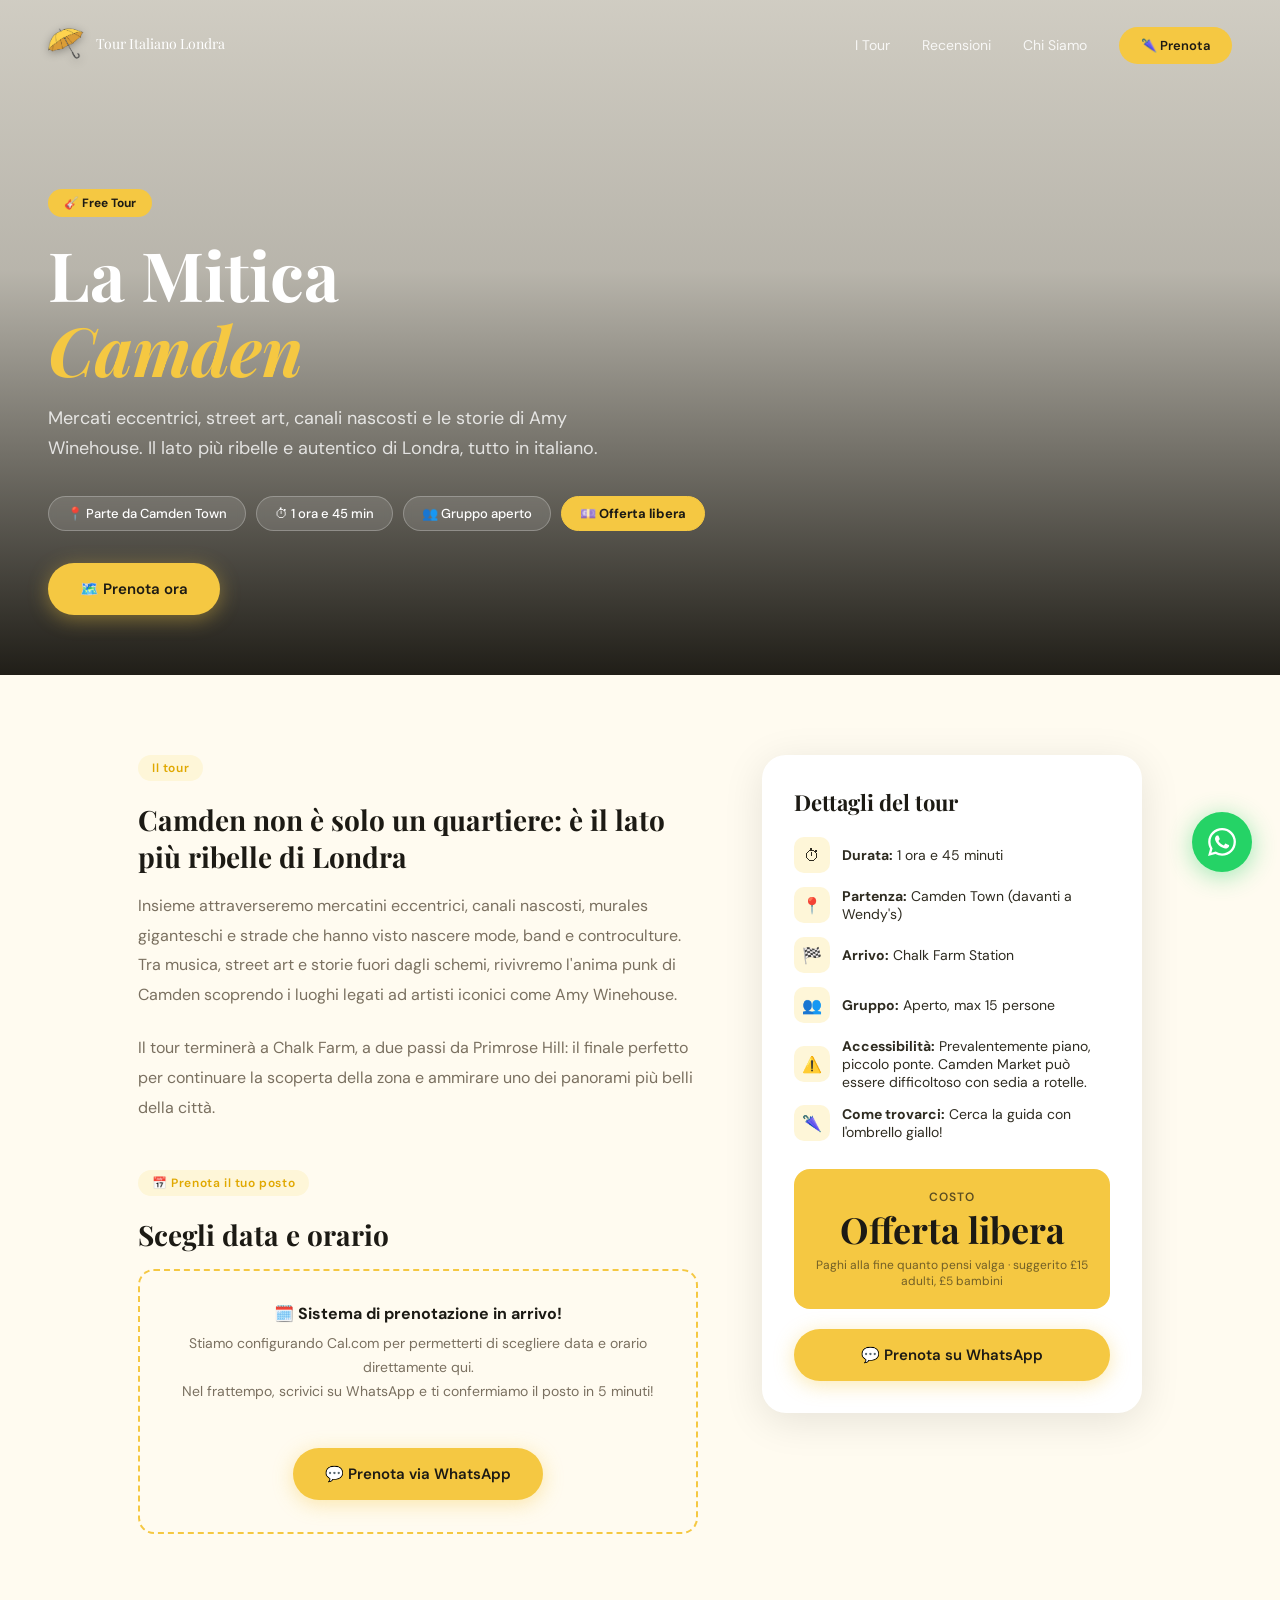
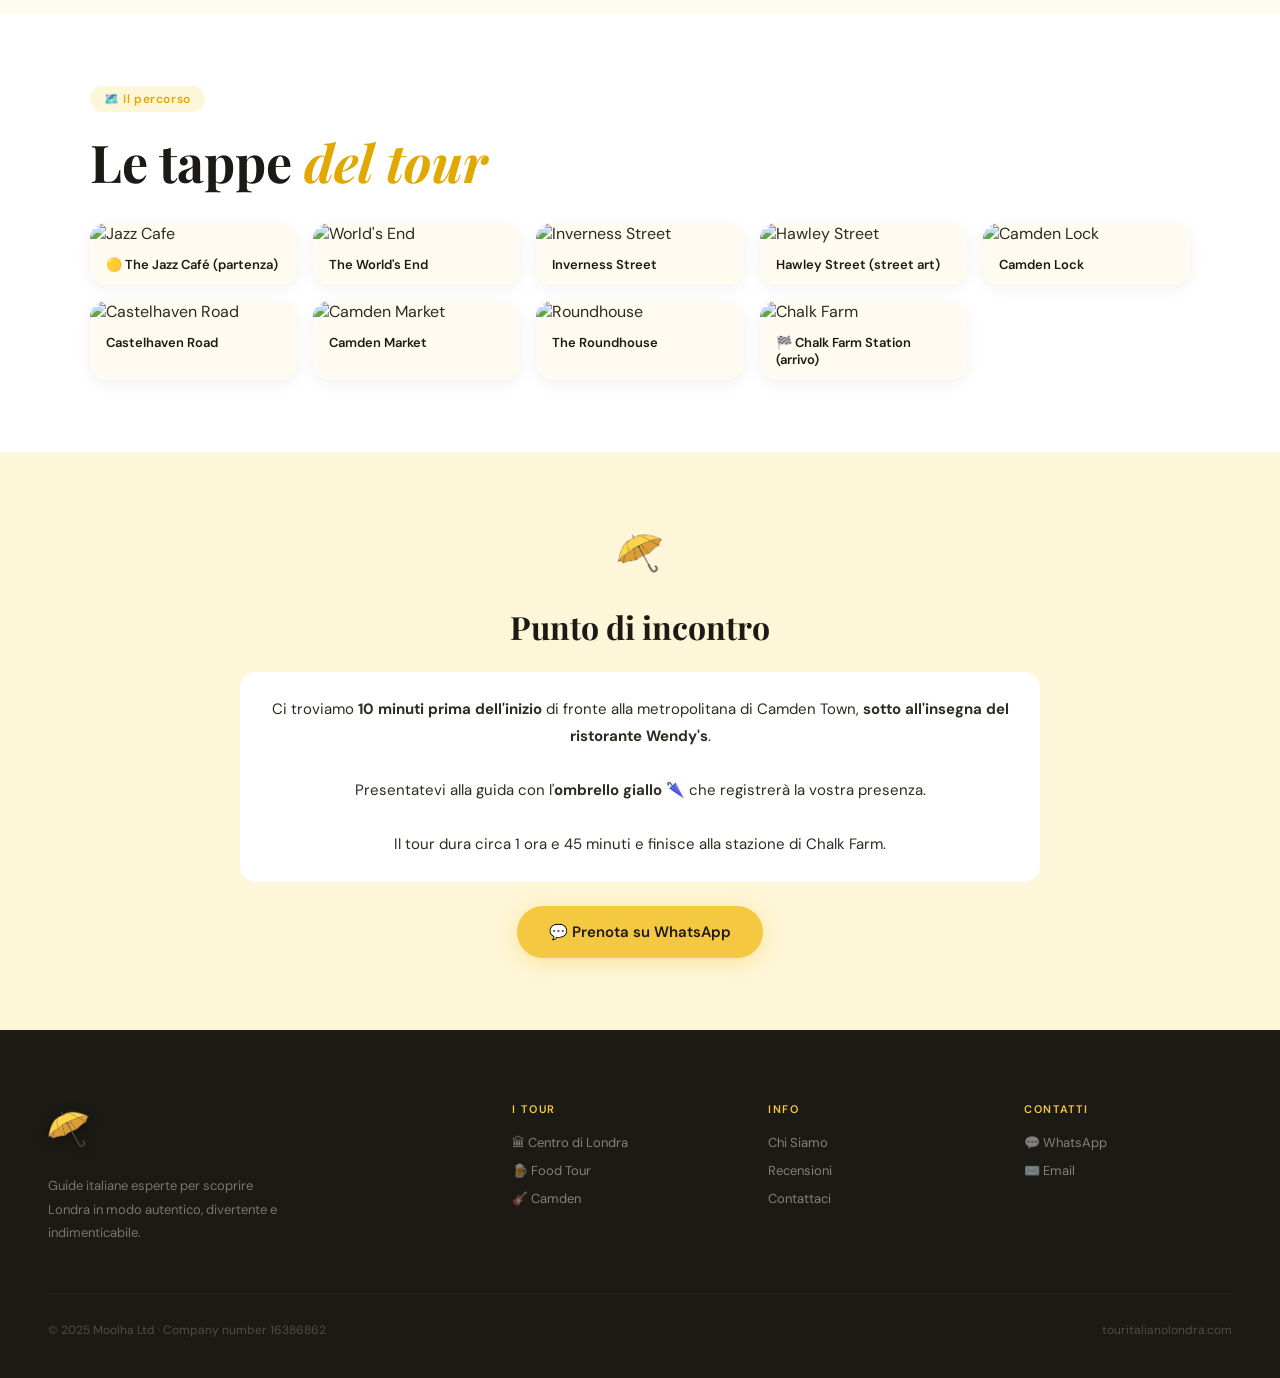
==== camden.html @ 61d8b496 "Add files via upload" ====
<!DOCTYPE html>
<html lang="it">
<head>
  <meta charset="UTF-8"/><meta name="viewport" content="width=device-width, initial-scale=1.0"/>
  <title>Tour Camden – Tour Italiano Londra</title>
  <meta name="description" content="Scopri Camden con una guida italiana. Mercati, street art, Amy Winehouse e l'anima ribelle di Londra. Free tour."/>
  <link rel="preconnect" href="https://fonts.googleapis.com"/><link rel="preconnect" href="https://fonts.gstatic.com" crossorigin/>
  <link href="https://fonts.googleapis.com/css2?family=Playfair+Display:ital,wght@0,400;0,700;1,400;1,700&family=DM+Sans:wght@300;400;500;600&display=swap" rel="stylesheet"/>
  <link rel="stylesheet" href="style.css"/>
  <style>
    .tour-hero{min-height:75vh;}
    .tour-content{max-width:1100px;margin:0 auto;padding:80px 48px;display:grid;grid-template-columns:1fr 380px;gap:64px;align-items:start;}
    .tour-body h3{font-family:'Playfair Display',serif;font-size:28px;font-weight:700;margin-bottom:16px;color:var(--dark);}
    .tour-body p{font-size:16px;line-height:1.85;color:var(--muted);margin-bottom:24px;}
    .tour-sidebar{position:sticky;top:100px;}
    .sidebar-card{background:white;border-radius:24px;padding:32px;box-shadow:0 8px 40px rgba(0,0,0,0.1);}
    .sidebar-card h4{font-family:'Playfair Display',serif;font-size:22px;margin-bottom:20px;color:var(--dark);}
    .sidebar-info{display:flex;flex-direction:column;gap:14px;margin-bottom:28px;}
    .sidebar-info-row{display:flex;align-items:center;gap:12px;font-size:14px;color:var(--text);}
    .sidebar-info-row .icon{width:36px;height:36px;background:var(--yellow-pale);border-radius:10px;display:flex;align-items:center;justify-content:center;font-size:16px;flex-shrink:0;}
    .sidebar-price{background:var(--yellow);border-radius:16px;padding:20px;text-align:center;margin-bottom:20px;}
    .sidebar-price .price-label{font-size:12px;font-weight:600;letter-spacing:.1em;text-transform:uppercase;color:var(--dark);opacity:.7;}
    .sidebar-price .price-val{font-family:'Playfair Display',serif;font-size:36px;font-weight:700;color:var(--dark);}
    .sidebar-price .price-note{font-size:12px;color:var(--dark);opacity:.6;margin-top:4px;}
    .cal-embed{background:var(--cream);border-radius:16px;padding:32px;border:2px dashed var(--yellow);text-align:center;}
    .cal-embed p{font-size:14px;color:var(--muted);line-height:1.7;}
    .cal-embed strong{display:block;font-size:16px;color:var(--dark);margin-bottom:8px;}
    .stops-section{background:var(--white);padding:72px 48px;}
    .stops-inner{max-width:1100px;margin:0 auto;}
    .stops-grid{display:grid;grid-template-columns:repeat(auto-fill,minmax(180px,1fr));gap:16px;margin-top:32px;}
    .stop-card{background:var(--cream);border-radius:16px;overflow:hidden;transition:transform .3s;}
    .stop-card:hover{transform:translateY(-4px);}
    .stop-card img{width:100%;aspect-ratio:1;object-fit:cover;}
    .stop-card-name{padding:12px 16px;font-size:13px;font-weight:600;color:var(--dark);}
    .meeting-section{background:var(--yellow-pale);padding:72px 48px;}
    .meeting-inner{max-width:800px;margin:0 auto;text-align:center;}
    .meeting-inner h3{font-family:'Playfair Display',serif;font-size:32px;margin-bottom:16px;color:var(--dark);}
    .meeting-inner p{font-size:16px;line-height:1.8;color:var(--muted);margin-bottom:24px;}
    .highlight{background:white;border-radius:16px;padding:24px;margin:24px 0;font-size:15px;line-height:1.8;color:var(--text);}
    @media(max-width:900px){.tour-content{grid-template-columns:1fr;padding:48px 24px;}.tour-sidebar{position:static;}.stops-section,.meeting-section{padding:56px 24px;}}
  </style>
</head>
<body>
<nav id="navbar">
  <a href="index.html" class="nav-logo"><img src="umbrella.png" alt="TIL"/><span class="nav-logo-text">Tour Italiano Londra</span></a>
  <ul class="nav-links">
    <li><a href="index.html#tours">I Tour</a></li>
    <li><a href="index.html#reviews">Recensioni</a></li>
    <li><a href="index.html#why">Chi Siamo</a></li>
    <li><a href="https://wa.me/447944838562" target="_blank" class="nav-cta">🌂 Prenota</a></li>
  </ul>
</nav>

<section class="tour-hero">
  <div class="tour-hero-bg" style="background-image:url('https://static.wixstatic.com/media/11062b_199a9a8a018f4f81bd576165c7906eb0~mv2.jpg/v1/fill/w_1920,h_1080,al_c,q_80/')"></div>
  <div class="tour-hero-overlay"></div>
  <div class="tour-hero-content">
    <div class="tour-hero-badge">🎸 Free Tour</div>
    <h1>La Mitica<br><em>Camden</em></h1>
    <p class="tour-hero-sub">Mercati eccentrici, street art, canali nascosti e le storie di Amy Winehouse. Il lato più ribelle e autentico di Londra, tutto in italiano.</p>
    <div class="tour-meta-pills">
      <span class="tour-meta-pill">📍 Parte da Camden Town</span>
      <span class="tour-meta-pill">⏱ 1 ora e 45 min</span>
      <span class="tour-meta-pill">👥 Gruppo aperto</span>
      <span class="tour-meta-pill yellow">💷 Offerta libera</span>
    </div>
    <a href="#prenota" class="btn-yellow">🗺️ Prenota ora</a>
  </div>
</section>

<div class="tour-content">
  <div class="tour-body">
    <div class="tag-label">Il tour</div>
    <h3>Camden non è solo un quartiere: è il lato più ribelle di Londra</h3>
    <p>Insieme attraverseremo mercatini eccentrici, canali nascosti, murales giganteschi e strade che hanno visto nascere mode, band e controculture. Tra musica, street art e storie fuori dagli schemi, rivivremo l'anima punk di Camden scoprendo i luoghi legati ad artisti iconici come Amy Winehouse.</p>
    <p>Il tour terminerà a Chalk Farm, a due passi da Primrose Hill: il finale perfetto per continuare la scoperta della zona e ammirare uno dei panorami più belli della città.</p>

    <div id="prenota" style="margin-top:48px">
      <div class="tag-label">📅 Prenota il tuo posto</div>
      <h3>Scegli data e orario</h3>
      <div class="cal-embed">
        <strong>🗓️ Sistema di prenotazione in arrivo!</strong>
        <p>Stiamo configurando Cal.com per permetterti di scegliere data e orario direttamente qui.<br>Nel frattempo, scrivici su WhatsApp e ti confermiamo il posto in 5 minuti!</p>
        <a href="https://wa.me/447944838562?text=Ciao!%20Vorrei%20prenotare%20il%20tour%20di%20Camden." target="_blank" class="btn-yellow" style="margin-top:20px;display:inline-flex;">💬 Prenota via WhatsApp</a>
      </div>
    </div>
  </div>

  <div class="tour-sidebar">
    <div class="sidebar-card">
      <h4>Dettagli del tour</h4>
      <div class="sidebar-info">
        <div class="sidebar-info-row"><span class="icon">⏱</span><span><strong>Durata:</strong> 1 ora e 45 minuti</span></div>
        <div class="sidebar-info-row"><span class="icon">📍</span><span><strong>Partenza:</strong> Camden Town (davanti a Wendy's)</span></div>
        <div class="sidebar-info-row"><span class="icon">🏁</span><span><strong>Arrivo:</strong> Chalk Farm Station</span></div>
        <div class="sidebar-info-row"><span class="icon">👥</span><span><strong>Gruppo:</strong> Aperto, max 15 persone</span></div>
        <div class="sidebar-info-row"><span class="icon">⚠️</span><span><strong>Accessibilità:</strong> Prevalentemente piano, piccolo ponte. Camden Market può essere difficoltoso con sedia a rotelle.</span></div>
        <div class="sidebar-info-row"><span class="icon">🌂</span><span><strong>Come trovarci:</strong> Cerca la guida con l'ombrello giallo!</span></div>
      </div>
      <div class="sidebar-price">
        <div class="price-label">Costo</div>
        <div class="price-val">Offerta libera</div>
        <div class="price-note">Paghi alla fine quanto pensi valga · suggerito £15 adulti, £5 bambini</div>
      </div>
      <a href="https://wa.me/447944838562?text=Ciao!%20Vorrei%20prenotare%20il%20tour%20di%20Camden." target="_blank" class="btn-yellow" style="width:100%;justify-content:center;">💬 Prenota su WhatsApp</a>
    </div>
  </div>
</div>

<section class="stops-section">
  <div class="stops-inner">
    <div class="tag-label">🗺️ Il percorso</div>
    <h2 class="sec-title">Le tappe <em>del tour</em></h2>
    <div class="stops-grid">
      <div class="stop-card"><img src="https://static.wixstatic.com/media/c36e94_bddcd45c9a484f9094931cb0e3c1382c~mv2.jpg" alt="Jazz Cafe" loading="lazy"/><div class="stop-card-name">🟡 The Jazz Café (partenza)</div></div>
      <div class="stop-card"><img src="https://static.wixstatic.com/media/c36e94_fb3979b7e4f748119d4e4040610a775f~mv2.jpg" alt="World's End" loading="lazy"/><div class="stop-card-name">The World's End</div></div>
      <div class="stop-card"><img src="https://static.wixstatic.com/media/c36e94_0900c0dd75dd43a7be13d585c9df0517~mv2.jpg" alt="Inverness Street" loading="lazy"/><div class="stop-card-name">Inverness Street</div></div>
      <div class="stop-card"><img src="https://static.wixstatic.com/media/c36e94_ff41cce923d14258aa76b0212fd7a655~mv2.webp" alt="Hawley Street" loading="lazy"/><div class="stop-card-name">Hawley Street (street art)</div></div>
      <div class="stop-card"><img src="https://static.wixstatic.com/media/c36e94_7236360bc2f7482aabb93e012a872138~mv2.jpg" alt="Camden Lock" loading="lazy"/><div class="stop-card-name">Camden Lock</div></div>
      <div class="stop-card"><img src="https://static.wixstatic.com/media/c36e94_f698bac089664b07bad3703bdd5dbfa9~mv2.jpg" alt="Castelhaven Road" loading="lazy"/><div class="stop-card-name">Castelhaven Road</div></div>
      <div class="stop-card"><img src="https://static.wixstatic.com/media/c36e94_4f70a3013da4449f94797b8e38ae329d~mv2.webp" alt="Camden Market" loading="lazy"/><div class="stop-card-name">Camden Market</div></div>
      <div class="stop-card"><img src="https://static.wixstatic.com/media/c36e94_8a223419f50e43e1bf0e91d54c635c59~mv2.webp" alt="Roundhouse" loading="lazy"/><div class="stop-card-name">The Roundhouse</div></div>
      <div class="stop-card"><img src="https://static.wixstatic.com/media/c36e94_1c1ca1cfe57b47148d930cf9142d3504~mv2.jpg" alt="Chalk Farm" loading="lazy"/><div class="stop-card-name">🏁 Chalk Farm Station (arrivo)</div></div>
    </div>
  </div>
</section>

<section class="meeting-section">
  <div class="meeting-inner">
    <img src="umbrella.png" style="height:60px;margin-bottom:16px;" alt="">
    <h3>Punto di incontro</h3>
    <div class="highlight">
      Ci troviamo <strong>10 minuti prima dell'inizio</strong> di fronte alla metropolitana di Camden Town, <strong>sotto all'insegna del ristorante Wendy's</strong>.<br><br>
      Presentatevi alla guida con l'<strong>ombrello giallo</strong> 🌂 che registrerà la vostra presenza.<br><br>
      Il tour dura circa 1 ora e 45 minuti e finisce alla stazione di Chalk Farm.
    </div>
    <a href="https://wa.me/447944838562?text=Ciao!%20Vorrei%20prenotare%20il%20tour%20di%20Camden." target="_blank" class="btn-yellow">💬 Prenota su WhatsApp</a>
  </div>
</section>

<footer>
  <div class="footer-inner">
    <div class="footer-brand"><img src="umbrella.png" alt="TIL"/><p>Guide italiane esperte per scoprire Londra in modo autentico, divertente e indimenticabile.</p></div>
    <div class="footer-col"><h5>I Tour</h5><a href="westminster.html">🏛 Centro di Londra</a><a href="foodtour.html">🍺 Food Tour</a><a href="camden.html">🎸 Camden</a></div>
    <div class="footer-col"><h5>Info</h5><a href="index.html#why">Chi Siamo</a><a href="https://maps.app.goo.gl/uPYDkaa2FeTv5YtN7" target="_blank">Recensioni</a><a href="mailto:ciao@touritalianolondra.com">Contattaci</a></div>
    <div class="footer-col"><h5>Contatti</h5><a href="https://wa.me/447944838562" target="_blank">💬 WhatsApp</a><a href="mailto:ciao@touritalianolondra.com">✉️ Email</a></div>
  </div>
  <div class="footer-bottom"><span>© 2025 Moolha Ltd · Company number 16386862</span><span>touritalianolondra.com</span></div>
</footer>
<a href="https://wa.me/447944838562" target="_blank" class="wa-float"><svg width="28" height="28" viewBox="0 0 24 24" fill="white"><path d="M17.472 14.382c-.297-.149-1.758-.867-2.03-.967-.273-.099-.471-.148-.67.15-.197.297-.767.966-.94 1.164-.173.199-.347.223-.644.075-.297-.15-1.255-.463-2.39-1.475-.883-.788-1.48-1.761-1.653-2.059-.173-.297-.018-.458.13-.606.134-.133.298-.347.446-.52.149-.174.198-.298.298-.497.099-.198.05-.371-.025-.52-.075-.149-.669-1.612-.916-2.207-.242-.579-.487-.5-.669-.51-.173-.008-.371-.01-.57-.01-.198 0-.52.074-.792.372-.272.297-1.04 1.016-1.04 2.479 0 1.462 1.065 2.875 1.213 3.074.149.198 2.096 3.2 5.077 4.487.709.306 1.262.489 1.694.625.712.227 1.36.195 1.871.118.571-.085 1.758-.719 2.006-1.413.248-.694.248-1.289.173-1.413-.074-.124-.272-.198-.57-.347m-5.421 7.403h-.004a9.87 9.87 0 01-5.031-1.378l-.361-.214-3.741.982.998-3.648-.235-.374a9.86 9.86 0 01-1.51-5.26c.001-5.45 4.436-9.884 9.888-9.884 2.64 0 5.122 1.03 6.988 2.898a9.825 9.825 0 012.893 6.994c-.003 5.45-4.437 9.884-9.885 9.884m8.413-18.297A11.815 11.815 0 0012.05 0C5.495 0 .16 5.335.157 11.892c0 2.096.547 4.142 1.588 5.945L.057 24l6.305-1.654a11.882 11.882 0 005.683 1.448h.005c6.554 0 11.89-5.335 11.893-11.893a11.821 11.821 0 00-3.48-8.413Z"/></svg></a>
<div class="umbrella-float uf-1"><img src="umbrella.png" alt=""/></div>
<div class="umbrella-float uf-2"><img src="umbrella.png" alt=""/></div>
<script>var nav=document.getElementById('navbar');window.addEventListener('scroll',function(){nav.classList.toggle('scrolled',window.scrollY>60);document.querySelectorAll('.umbrella-float').forEach(function(u){u.classList.toggle('show',window.scrollY>300);});});</script>
</body></html>
---- style.css ----
*, *::before, *::after { box-sizing: border-box; margin: 0; padding: 0; }

:root {
  --yellow: #F5C842;
  --yellow-deep: #E0A800;
  --yellow-pale: #FEF6D8;
  --dark: #1C1A14;
  --text: #2E2B20;
  --muted: #7A7060;
  --cream: #FFFBF0;
  --white: #FFFFFF;
}

html { scroll-behavior: smooth; }
body {
  font-family: 'DM Sans', sans-serif;
  background: var(--cream);
  color: var(--text);
  overflow-x: hidden;
}

/* ── NAV ── */
nav {
  position: fixed; top: 0; left: 0; right: 0; z-index: 1000;
  padding: 20px 48px;
  display: flex; align-items: center; justify-content: space-between;
  transition: all 0.35s;
}
nav.scrolled {
  background: var(--dark);
  padding: 14px 48px;
  box-shadow: 0 2px 24px rgba(0,0,0,0.25);
}
.nav-logo { display: flex; align-items: center; gap: 12px; text-decoration: none; }
.nav-logo img { height: 48px; width: auto; filter: drop-shadow(0 2px 4px rgba(0,0,0,0.3)); }
.nav-logo-text {
  font-family: 'Playfair Display', serif;
  font-size: 14px; color: white; line-height: 1.3;
}
.nav-links { display: flex; align-items: center; gap: 32px; list-style: none; }
.nav-links a { color: rgba(255,255,255,0.85); text-decoration: none; font-size: 14px; transition: color 0.2s; }
.nav-links a:hover { color: var(--yellow); }
.nav-cta {
  background: var(--yellow) !important; color: var(--dark) !important;
  padding: 10px 22px !important; border-radius: 100px !important;
  font-weight: 600 !important; font-size: 13px !important;
  transition: transform 0.2s, background 0.2s !important;
}
.nav-cta:hover { background: var(--yellow-deep) !important; transform: scale(1.04) !important; }

/* ── FLOATING UMBRELLA ── */
.umbrella-float {
  position: fixed; pointer-events: none; z-index: 500;
  opacity: 0; transition: opacity 0.5s;
}
.umbrella-float img { width: 100%; height: 100%; object-fit: contain; }
.umbrella-float.uf-1 { width: 120px; bottom: 140px; left: -20px; transform: rotate(-20deg); animation: floatUmb1 6s ease-in-out infinite; }
.umbrella-float.uf-2 { width: 80px; top: 30%; right: -10px; transform: rotate(15deg); animation: floatUmb2 8s ease-in-out infinite; }
.umbrella-float.show { opacity: 0.18; }
@keyframes floatUmb1 { 0%,100%{transform:rotate(-20deg) translateY(0)} 50%{transform:rotate(-20deg) translateY(-14px)} }
@keyframes floatUmb2 { 0%,100%{transform:rotate(15deg) translateY(0)} 50%{transform:rotate(15deg) translateY(-10px)} }

/* ── BUTTONS ── */
.btn-yellow {
  display: inline-flex; align-items: center; gap: 8px;
  background: var(--yellow); color: var(--dark);
  padding: 16px 32px; border-radius: 100px;
  font-size: 15px; font-weight: 600; text-decoration: none;
  transition: transform 0.2s, background 0.2s;
  box-shadow: 0 4px 20px rgba(245,200,66,0.4);
}
.btn-yellow:hover { transform: translateY(-2px); background: var(--yellow-deep); }
.btn-white-outline {
  display: inline-flex; align-items: center; gap: 8px;
  border: 2px solid rgba(255,255,255,0.5); color: white;
  padding: 14px 28px; border-radius: 100px;
  font-size: 15px; font-weight: 400; text-decoration: none;
  transition: all 0.2s;
}
.btn-white-outline:hover { border-color: white; background: rgba(255,255,255,0.1); }
.btn-dark {
  display: inline-flex; align-items: center; gap: 8px;
  background: var(--dark); color: white;
  padding: 16px 32px; border-radius: 100px;
  font-size: 15px; font-weight: 600; text-decoration: none;
  transition: transform 0.2s;
}
.btn-dark:hover { transform: translateY(-2px); }
.btn-dark-outline {
  display: inline-flex; align-items: center; gap: 8px;
  border: 2px solid var(--dark); color: var(--dark);
  padding: 14px 28px; border-radius: 100px;
  font-size: 15px; font-weight: 500; text-decoration: none;
  transition: all 0.2s;
}
.btn-dark-outline:hover { background: var(--dark); color: white; }
.btn-yellow-outline {
  display: inline-flex; align-items: center; gap: 8px;
  border: 2px solid var(--yellow); color: var(--yellow);
  padding: 14px 32px; border-radius: 100px;
  font-size: 14px; font-weight: 600; text-decoration: none;
  transition: all 0.2s;
}
.btn-yellow-outline:hover { background: var(--yellow); color: var(--dark); }

/* ── TAG LABEL ── */
.tag-label {
  display: inline-flex; align-items: center; gap: 8px;
  background: var(--yellow-pale); color: var(--yellow-deep);
  padding: 5px 14px; border-radius: 100px;
  font-size: 12px; font-weight: 600; letter-spacing: 0.05em;
  margin-bottom: 20px;
}
.tag-label.on-dark { background: rgba(245,200,66,0.15); color: var(--yellow); }

h2.sec-title {
  font-family: 'Playfair Display', serif;
  font-size: clamp(34px, 5vw, 52px); font-weight: 700;
  line-height: 1.15; color: var(--dark); margin-bottom: 16px;
}
h2.sec-title em { font-style: italic; color: var(--yellow-deep); }
h2.sec-title.light { color: white; }
h2.sec-title.light em { color: var(--yellow); }
.sec-body { font-size: 16px; line-height: 1.8; color: var(--muted); max-width: 520px; }

/* ── PILL STRIP ── */
.pill-strip {
  background: var(--yellow); padding: 16px 0;
  overflow: hidden; white-space: nowrap;
}
.pill-strip-inner {
  display: inline-flex; gap: 40px; align-items: center;
  animation: stripScroll 22s linear infinite;
}
.pill-strip-item { display: inline-flex; align-items: center; gap: 10px; font-size: 14px; font-weight: 600; color: var(--dark); }
.pill-strip-dot { width: 6px; height: 6px; background: var(--dark); border-radius: 50%; opacity: 0.35; }
@keyframes stripScroll { from{transform:translateX(0)} to{transform:translateX(-50%)} }

/* ── TOUR CARDS ── */
.tour-card {
  border-radius: 20px; overflow: hidden;
  position: relative; display: block; text-decoration: none;
  box-shadow: 0 8px 32px rgba(0,0,0,0.1);
  transition: transform 0.35s, box-shadow 0.35s;
}
.tour-card:hover { transform: translateY(-8px); box-shadow: 0 20px 48px rgba(0,0,0,0.18); }
.tour-card-img { position: absolute; inset: 0; background-size: cover; background-position: center; transition: transform 0.5s; }
.tour-card:hover .tour-card-img { transform: scale(1.05); }
.tour-card-overlay { position: absolute; inset: 0; background: linear-gradient(to top, rgba(20,18,12,0.95) 0%, rgba(20,18,12,0.3) 50%, transparent 100%); }
.tour-card-badge {
  position: absolute; top: 20px; left: 20px;
  background: var(--yellow); color: var(--dark);
  padding: 5px 14px; border-radius: 100px;
  font-size: 11px; font-weight: 700; letter-spacing: 0.05em;
}
.tour-card-content { position: absolute; bottom: 0; left: 0; right: 0; padding: 28px 28px 32px; }
.tour-card-title { font-family: 'Playfair Display', serif; font-size: 26px; font-weight: 700; color: white; line-height: 1.2; margin-bottom: 8px; }
.tour-card-desc { font-size: 13px; color: rgba(255,255,255,0.7); line-height: 1.6; margin-bottom: 16px; }
.tour-card-meta { display: flex; flex-wrap: wrap; gap: 10px; }
.tour-card-pill { background: rgba(255,255,255,0.12); border: 1px solid rgba(255,255,255,0.2); color: white; padding: 4px 12px; border-radius: 100px; font-size: 11px; font-weight: 500; backdrop-filter: blur(4px); }
.tour-card-pill.yellow { background: var(--yellow); color: var(--dark); border-color: var(--yellow); }

/* ── BOOKING SECTION ── */
.booking-section {
  background: var(--yellow-pale);
  border-radius: 24px; padding: 48px;
  text-align: center; margin-top: 48px;
}
.booking-section h3 { font-family: 'Playfair Display', serif; font-size: 28px; margin-bottom: 12px; color: var(--dark); }
.booking-section p { color: var(--muted); margin-bottom: 28px; font-size: 15px; }
.cal-placeholder {
  background: white; border-radius: 16px;
  padding: 48px 24px; border: 2px dashed var(--yellow);
  color: var(--muted); font-size: 14px; line-height: 1.8;
}
.cal-placeholder strong { display: block; font-size: 18px; color: var(--dark); margin-bottom: 8px; }

/* ── REVIEWS ── */
.review-card {
  background: rgba(255,255,255,0.05); border: 1px solid rgba(255,255,255,0.08);
  border-radius: 20px; padding: 32px;
  transition: border-color 0.3s, transform 0.3s;
}
.review-card:hover { border-color: rgba(245,200,66,0.3); transform: translateY(-4px); }
.review-stars { font-size: 16px; margin-bottom: 14px; letter-spacing: 2px; }
.review-text { font-family: 'Playfair Display', serif; font-size: 17px; font-style: italic; line-height: 1.7; color: rgba(255,255,255,0.85); margin-bottom: 18px; }
.review-author { font-size: 12px; color: rgba(255,255,255,0.35); }

/* ── WHY POINTS ── */
.why-point { display: flex; gap: 18px; align-items: flex-start; padding: 20px; border-radius: 16px; transition: background 0.2s; }
.why-point:hover { background: var(--yellow-pale); }
.why-point-icon { width: 48px; height: 48px; border-radius: 14px; background: var(--yellow); display: flex; align-items: center; justify-content: center; font-size: 22px; flex-shrink: 0; }
.why-point-text h4 { font-size: 15px; font-weight: 600; margin-bottom: 5px; color: var(--dark); }
.why-point-text p { font-size: 13px; color: var(--muted); line-height: 1.65; }

/* ── TOUR PAGE HERO ── */
.tour-hero {
  position: relative; min-height: 70vh;
  display: flex; align-items: flex-end; overflow: hidden;
}
.tour-hero-bg { position: absolute; inset: 0; background-size: cover; background-position: center; }
.tour-hero-overlay { position: absolute; inset: 0; background: linear-gradient(to top, rgba(20,18,12,0.95) 0%, rgba(20,18,12,0.3) 60%, rgba(20,18,12,0.2) 100%); }
.tour-hero-content { position: relative; z-index: 2; padding: 60px 48px; max-width: 800px; }
.tour-hero-badge { display: inline-flex; align-items: center; gap: 8px; background: var(--yellow); color: var(--dark); padding: 6px 16px; border-radius: 100px; font-size: 12px; font-weight: 700; margin-bottom: 20px; }
.tour-hero h1 { font-family: 'Playfair Display', serif; font-size: clamp(40px, 6vw, 68px); font-weight: 700; color: white; line-height: 1.1; margin-bottom: 16px; }
.tour-hero h1 em { font-style: italic; color: var(--yellow); }
.tour-hero-sub { font-size: 18px; color: rgba(255,255,255,0.8); line-height: 1.7; max-width: 560px; margin-bottom: 32px; }
.tour-meta-pills { display: flex; flex-wrap: wrap; gap: 10px; margin-bottom: 32px; }
.tour-meta-pill { background: rgba(255,255,255,0.12); border: 1px solid rgba(255,255,255,0.25); color: white; padding: 8px 18px; border-radius: 100px; font-size: 13px; font-weight: 500; backdrop-filter: blur(4px); }
.tour-meta-pill.yellow { background: var(--yellow); color: var(--dark); border-color: var(--yellow); font-weight: 700; }

/* ── STOPS GRID ── */
.stops-grid { display: grid; grid-template-columns: repeat(auto-fill, minmax(200px, 1fr)); gap: 16px; margin-top: 32px; }
.stop-card { background: white; border-radius: 16px; overflow: hidden; box-shadow: 0 4px 16px rgba(0,0,0,0.06); transition: transform 0.3s; }
.stop-card:hover { transform: translateY(-4px); }
.stop-card img { width: 100%; aspect-ratio: 1; object-fit: cover; }
.stop-card-name { padding: 12px 16px; font-size: 13px; font-weight: 600; color: var(--dark); }

/* ── FOOTER ── */
footer { background: var(--dark); padding: 72px 48px 40px; }
.footer-inner { max-width: 1200px; margin: 0 auto; display: grid; grid-template-columns: 2fr 1fr 1fr 1fr; gap: 48px; margin-bottom: 48px; }
.footer-brand img { height: 56px; margin-bottom: 16px; display: block; filter: drop-shadow(0 2px 6px rgba(0,0,0,0.4)); }
.footer-brand p { font-size: 13px; color: rgba(255,255,255,0.4); line-height: 1.8; max-width: 240px; }
.footer-col h5 { font-size: 11px; letter-spacing: 0.15em; text-transform: uppercase; color: var(--yellow); font-weight: 600; margin-bottom: 18px; }
.footer-col a { display: block; color: rgba(255,255,255,0.45); text-decoration: none; font-size: 13px; margin-bottom: 11px; transition: color 0.2s; }
.footer-col a:hover { color: rgba(255,255,255,0.9); }
.footer-social { display: flex; gap: 10px; margin-top: 4px; }
.footer-social a { width: 38px; height: 38px; border: 1px solid rgba(255,255,255,0.12); border-radius: 50%; display: flex; align-items: center; justify-content: center; color: rgba(255,255,255,0.45) !important; transition: all 0.2s !important; }
.footer-social a:hover { border-color: var(--yellow); color: var(--yellow) !important; }
.footer-bottom { max-width: 1200px; margin: 0 auto; padding-top: 28px; border-top: 1px solid rgba(255,255,255,0.06); display: flex; align-items: center; justify-content: space-between; font-size: 12px; color: rgba(255,255,255,0.22); }

/* ── WA FLOAT ── */
.wa-float { position: fixed; bottom: 28px; right: 28px; z-index: 9999; width: 60px; height: 60px; border-radius: 50%; background: #25D366; display: flex; align-items: center; justify-content: center; box-shadow: 0 4px 24px rgba(37,211,102,0.45); text-decoration: none; transition: transform 0.25s, box-shadow 0.25s; }
.wa-float:hover { transform: scale(1.12); box-shadow: 0 8px 32px rgba(37,211,102,0.55); }

/* ── RESPONSIVE ── */
@media (max-width: 960px) {
  nav { padding: 16px 24px; }
  nav.scrolled { padding: 12px 24px; }
  .nav-links { display: none; }
  .footer-inner { grid-template-columns: 1fr 1fr; }
  .footer-bottom { flex-direction: column; gap: 8px; text-align: center; }
}
@media (max-width: 600px) {
  .tour-hero-content { padding: 40px 24px; }
  .footer-inner { grid-template-columns: 1fr; }
}
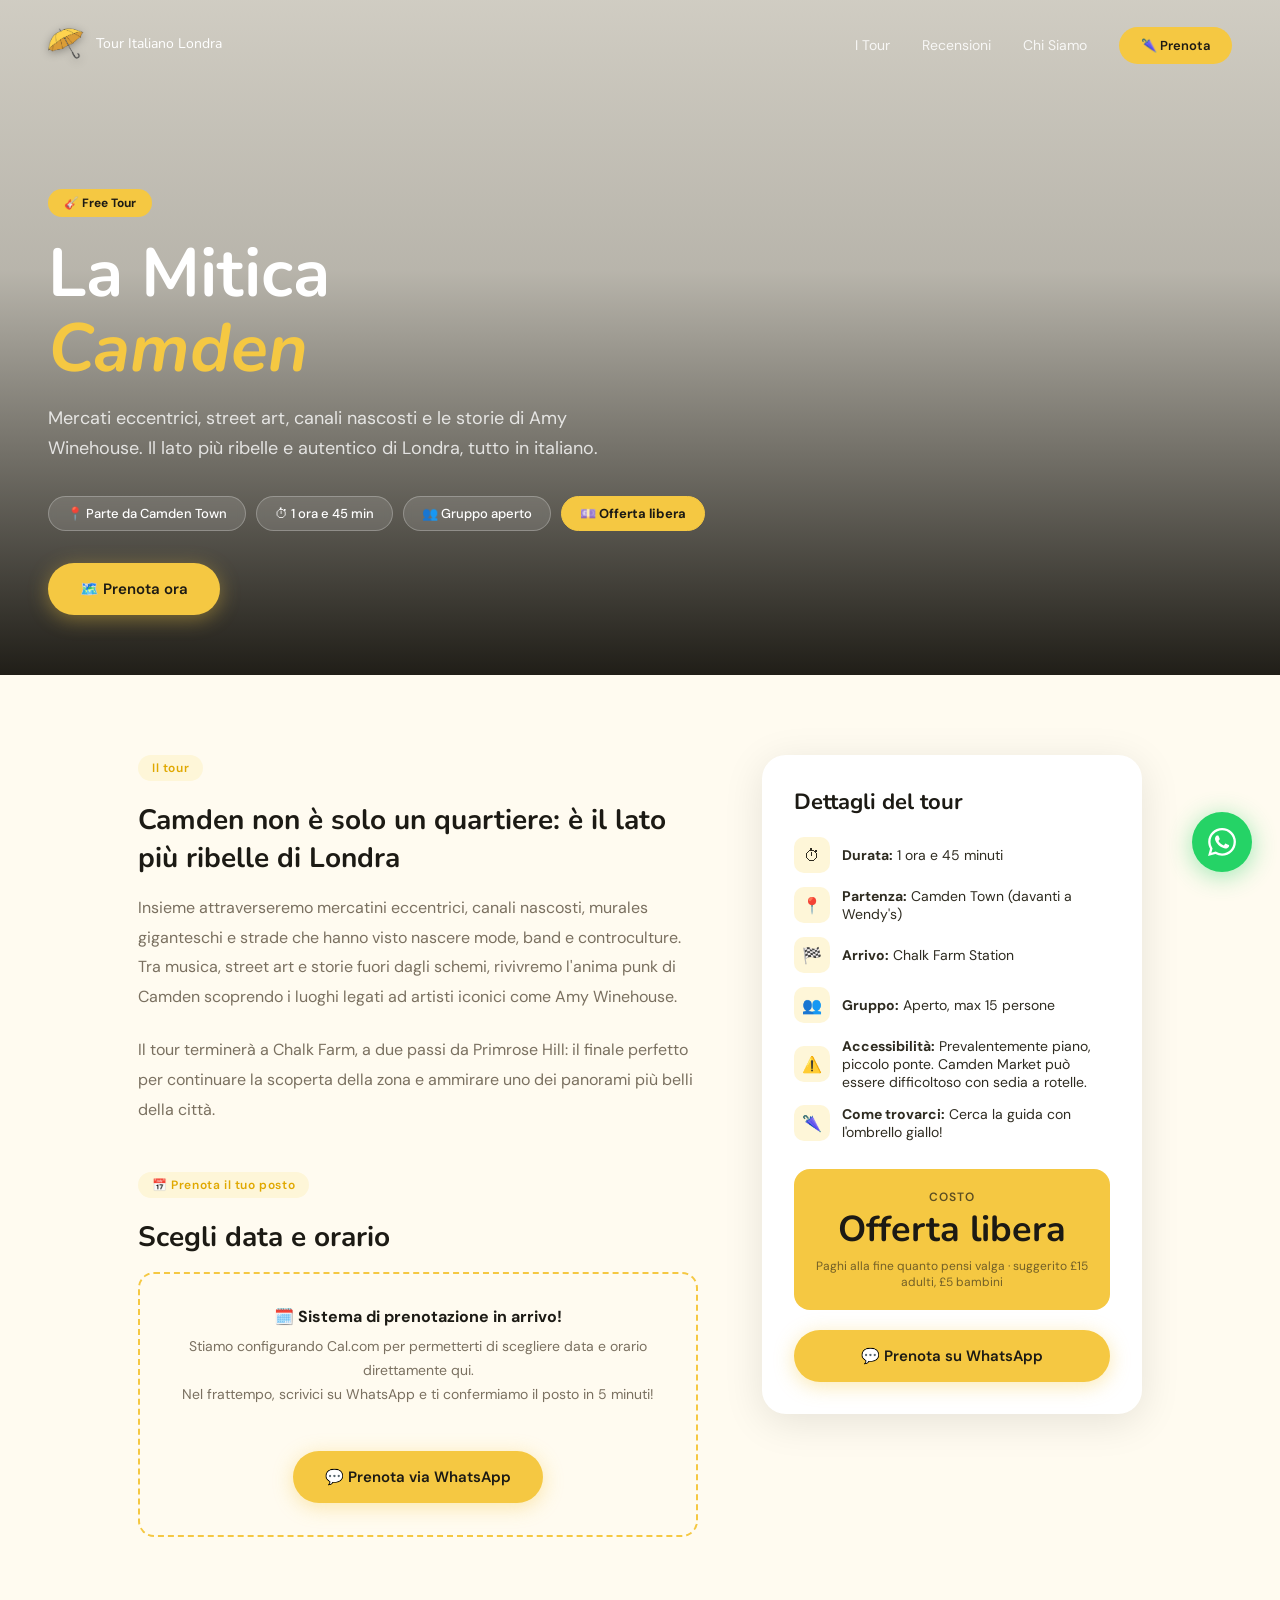
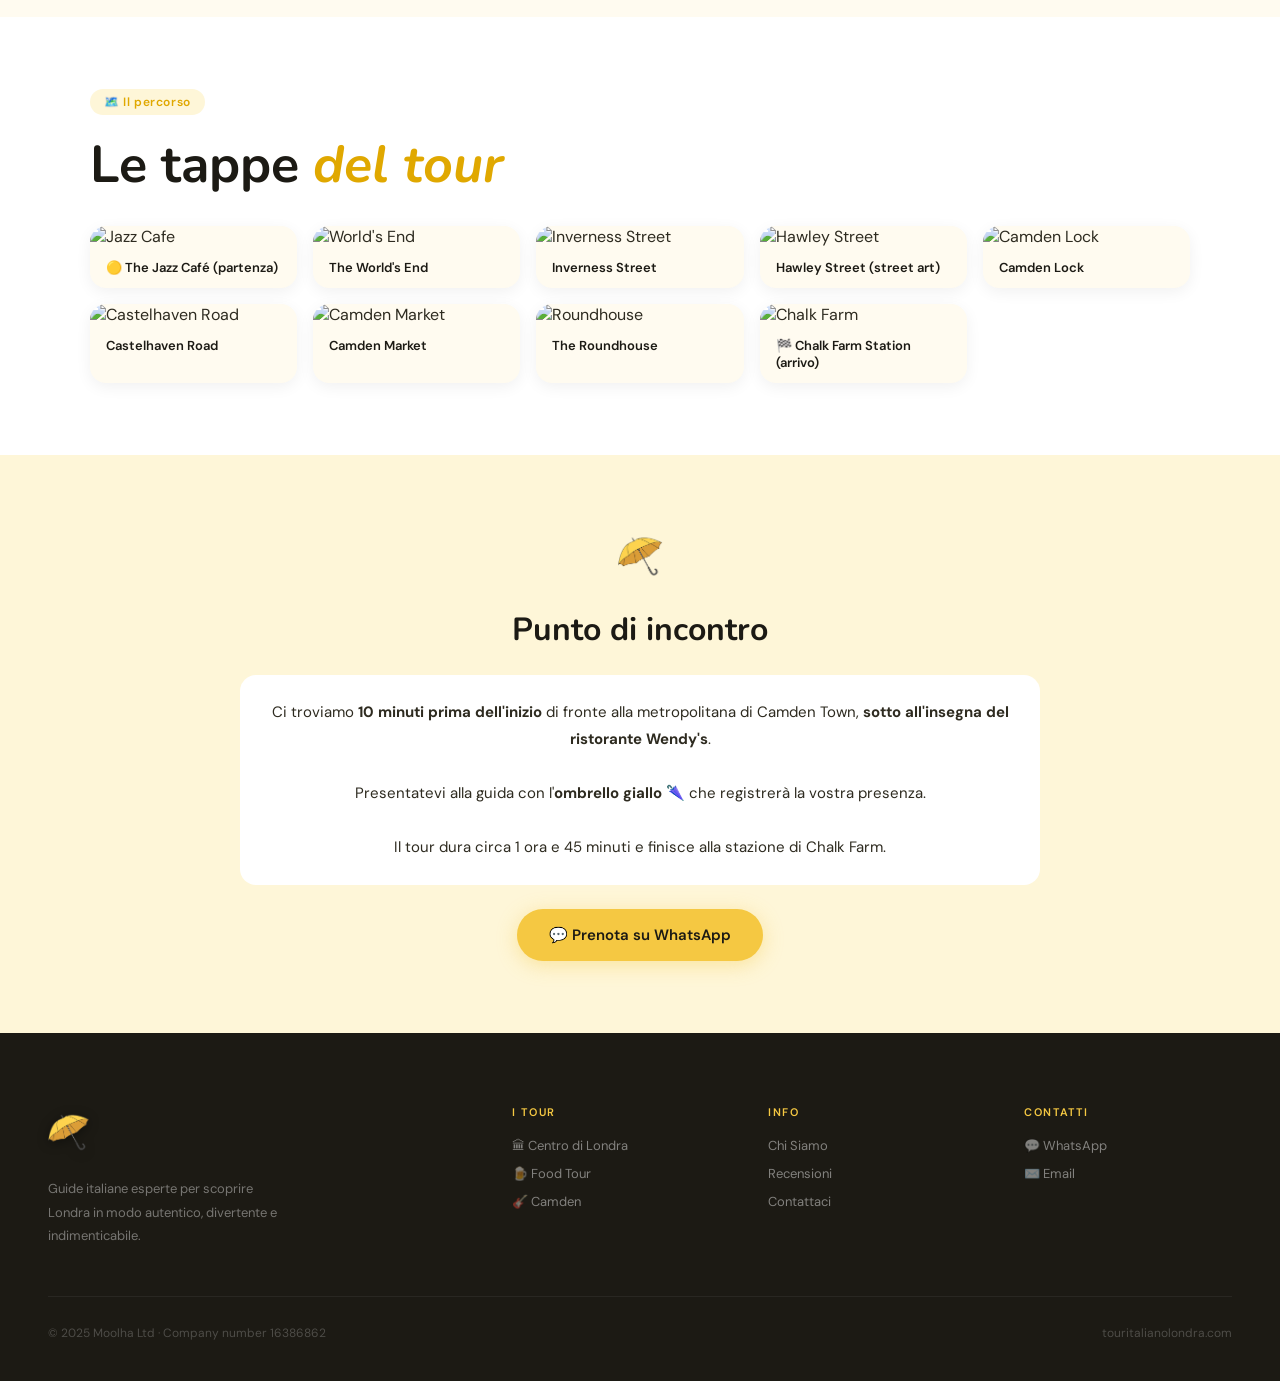
==== commit be9fe9d1: "Add files via upload" ====
--- a/camden.html
+++ b/camden.html
@@ -5,22 +5,22 @@
   <title>Tour Camden – Tour Italiano Londra</title>
   <meta name="description" content="Scopri Camden con una guida italiana. Mercati, street art, Amy Winehouse e l'anima ribelle di Londra. Free tour."/>
   <link rel="preconnect" href="https://fonts.googleapis.com"/><link rel="preconnect" href="https://fonts.gstatic.com" crossorigin/>
-  <link href="https://fonts.googleapis.com/css2?family=Playfair+Display:ital,wght@0,400;0,700;1,400;1,700&family=DM+Sans:wght@300;400;500;600&display=swap" rel="stylesheet"/>
+  <link href="https://fonts.googleapis.com/css2?family=Nunito:ital,wght@0,400;0,600;0,700;0,800;1,400;1,700&family=DM+Sans:wght@300;400;500;600&display=swap" rel="stylesheet"/>
   <link rel="stylesheet" href="style.css"/>
   <style>
     .tour-hero{min-height:75vh;}
     .tour-content{max-width:1100px;margin:0 auto;padding:80px 48px;display:grid;grid-template-columns:1fr 380px;gap:64px;align-items:start;}
-    .tour-body h3{font-family:'Playfair Display',serif;font-size:28px;font-weight:700;margin-bottom:16px;color:var(--dark);}
+    .tour-body h3{font-family:'Nunito', sans-serif;font-size:28px;font-weight:700;margin-bottom:16px;color:var(--dark);}
     .tour-body p{font-size:16px;line-height:1.85;color:var(--muted);margin-bottom:24px;}
     .tour-sidebar{position:sticky;top:100px;}
     .sidebar-card{background:white;border-radius:24px;padding:32px;box-shadow:0 8px 40px rgba(0,0,0,0.1);}
-    .sidebar-card h4{font-family:'Playfair Display',serif;font-size:22px;margin-bottom:20px;color:var(--dark);}
+    .sidebar-card h4{font-family:'Nunito', sans-serif;font-size:22px;margin-bottom:20px;color:var(--dark);}
     .sidebar-info{display:flex;flex-direction:column;gap:14px;margin-bottom:28px;}
     .sidebar-info-row{display:flex;align-items:center;gap:12px;font-size:14px;color:var(--text);}
     .sidebar-info-row .icon{width:36px;height:36px;background:var(--yellow-pale);border-radius:10px;display:flex;align-items:center;justify-content:center;font-size:16px;flex-shrink:0;}
     .sidebar-price{background:var(--yellow);border-radius:16px;padding:20px;text-align:center;margin-bottom:20px;}
     .sidebar-price .price-label{font-size:12px;font-weight:600;letter-spacing:.1em;text-transform:uppercase;color:var(--dark);opacity:.7;}
-    .sidebar-price .price-val{font-family:'Playfair Display',serif;font-size:36px;font-weight:700;color:var(--dark);}
+    .sidebar-price .price-val{font-family:'Nunito', sans-serif;font-size:36px;font-weight:700;color:var(--dark);}
     .sidebar-price .price-note{font-size:12px;color:var(--dark);opacity:.6;margin-top:4px;}
     .cal-embed{background:var(--cream);border-radius:16px;padding:32px;border:2px dashed var(--yellow);text-align:center;}
     .cal-embed p{font-size:14px;color:var(--muted);line-height:1.7;}
@@ -34,7 +34,7 @@
     .stop-card-name{padding:12px 16px;font-size:13px;font-weight:600;color:var(--dark);}
     .meeting-section{background:var(--yellow-pale);padding:72px 48px;}
     .meeting-inner{max-width:800px;margin:0 auto;text-align:center;}
-    .meeting-inner h3{font-family:'Playfair Display',serif;font-size:32px;margin-bottom:16px;color:var(--dark);}
+    .meeting-inner h3{font-family:'Nunito', sans-serif;font-size:32px;margin-bottom:16px;color:var(--dark);}
     .meeting-inner p{font-size:16px;line-height:1.8;color:var(--muted);margin-bottom:24px;}
     .highlight{background:white;border-radius:16px;padding:24px;margin:24px 0;font-size:15px;line-height:1.8;color:var(--text);}
     @media(max-width:900px){.tour-content{grid-template-columns:1fr;padding:48px 24px;}.tour-sidebar{position:static;}.stops-section,.meeting-section{padding:56px 24px;}}
--- a/style.css
+++ b/style.css
@@ -34,7 +34,7 @@
 .nav-logo { display: flex; align-items: center; gap: 12px; text-decoration: none; }
 .nav-logo img { height: 48px; width: auto; filter: drop-shadow(0 2px 4px rgba(0,0,0,0.3)); }
 .nav-logo-text {
-  font-family: 'Playfair Display', serif;
+  font-family: 'Nunito', sans-serif;
   font-size: 14px; color: white; line-height: 1.3;
 }
 .nav-links { display: flex; align-items: center; gap: 32px; list-style: none; }
@@ -114,7 +114,7 @@
 .tag-label.on-dark { background: rgba(245,200,66,0.15); color: var(--yellow); }
 
 h2.sec-title {
-  font-family: 'Playfair Display', serif;
+  font-family: 'Nunito', sans-serif;
   font-size: clamp(34px, 5vw, 52px); font-weight: 700;
   line-height: 1.15; color: var(--dark); margin-bottom: 16px;
 }
@@ -154,7 +154,7 @@
   font-size: 11px; font-weight: 700; letter-spacing: 0.05em;
 }
 .tour-card-content { position: absolute; bottom: 0; left: 0; right: 0; padding: 28px 28px 32px; }
-.tour-card-title { font-family: 'Playfair Display', serif; font-size: 26px; font-weight: 700; color: white; line-height: 1.2; margin-bottom: 8px; }
+.tour-card-title { font-family: 'Nunito', sans-serif; font-size: 26px; font-weight: 700; color: white; line-height: 1.2; margin-bottom: 8px; }
 .tour-card-desc { font-size: 13px; color: rgba(255,255,255,0.7); line-height: 1.6; margin-bottom: 16px; }
 .tour-card-meta { display: flex; flex-wrap: wrap; gap: 10px; }
 .tour-card-pill { background: rgba(255,255,255,0.12); border: 1px solid rgba(255,255,255,0.2); color: white; padding: 4px 12px; border-radius: 100px; font-size: 11px; font-weight: 500; backdrop-filter: blur(4px); }
@@ -166,7 +166,7 @@
   border-radius: 24px; padding: 48px;
   text-align: center; margin-top: 48px;
 }
-.booking-section h3 { font-family: 'Playfair Display', serif; font-size: 28px; margin-bottom: 12px; color: var(--dark); }
+.booking-section h3 { font-family: 'Nunito', sans-serif; font-size: 28px; margin-bottom: 12px; color: var(--dark); }
 .booking-section p { color: var(--muted); margin-bottom: 28px; font-size: 15px; }
 .cal-placeholder {
   background: white; border-radius: 16px;
@@ -183,7 +183,7 @@
 }
 .review-card:hover { border-color: rgba(245,200,66,0.3); transform: translateY(-4px); }
 .review-stars { font-size: 16px; margin-bottom: 14px; letter-spacing: 2px; }
-.review-text { font-family: 'Playfair Display', serif; font-size: 17px; font-style: italic; line-height: 1.7; color: rgba(255,255,255,0.85); margin-bottom: 18px; }
+.review-text { font-family: 'Nunito', sans-serif; font-size: 17px; font-style: italic; line-height: 1.7; color: rgba(255,255,255,0.85); margin-bottom: 18px; }
 .review-author { font-size: 12px; color: rgba(255,255,255,0.35); }
 
 /* ── WHY POINTS ── */
@@ -202,7 +202,7 @@
 .tour-hero-overlay { position: absolute; inset: 0; background: linear-gradient(to top, rgba(20,18,12,0.95) 0%, rgba(20,18,12,0.3) 60%, rgba(20,18,12,0.2) 100%); }
 .tour-hero-content { position: relative; z-index: 2; padding: 60px 48px; max-width: 800px; }
 .tour-hero-badge { display: inline-flex; align-items: center; gap: 8px; background: var(--yellow); color: var(--dark); padding: 6px 16px; border-radius: 100px; font-size: 12px; font-weight: 700; margin-bottom: 20px; }
-.tour-hero h1 { font-family: 'Playfair Display', serif; font-size: clamp(40px, 6vw, 68px); font-weight: 700; color: white; line-height: 1.1; margin-bottom: 16px; }
+.tour-hero h1 { font-family: 'Nunito', sans-serif; font-size: clamp(40px, 6vw, 68px); font-weight: 700; color: white; line-height: 1.1; margin-bottom: 16px; }
 .tour-hero h1 em { font-style: italic; color: var(--yellow); }
 .tour-hero-sub { font-size: 18px; color: rgba(255,255,255,0.8); line-height: 1.7; max-width: 560px; margin-bottom: 32px; }
 .tour-meta-pills { display: flex; flex-wrap: wrap; gap: 10px; margin-bottom: 32px; }
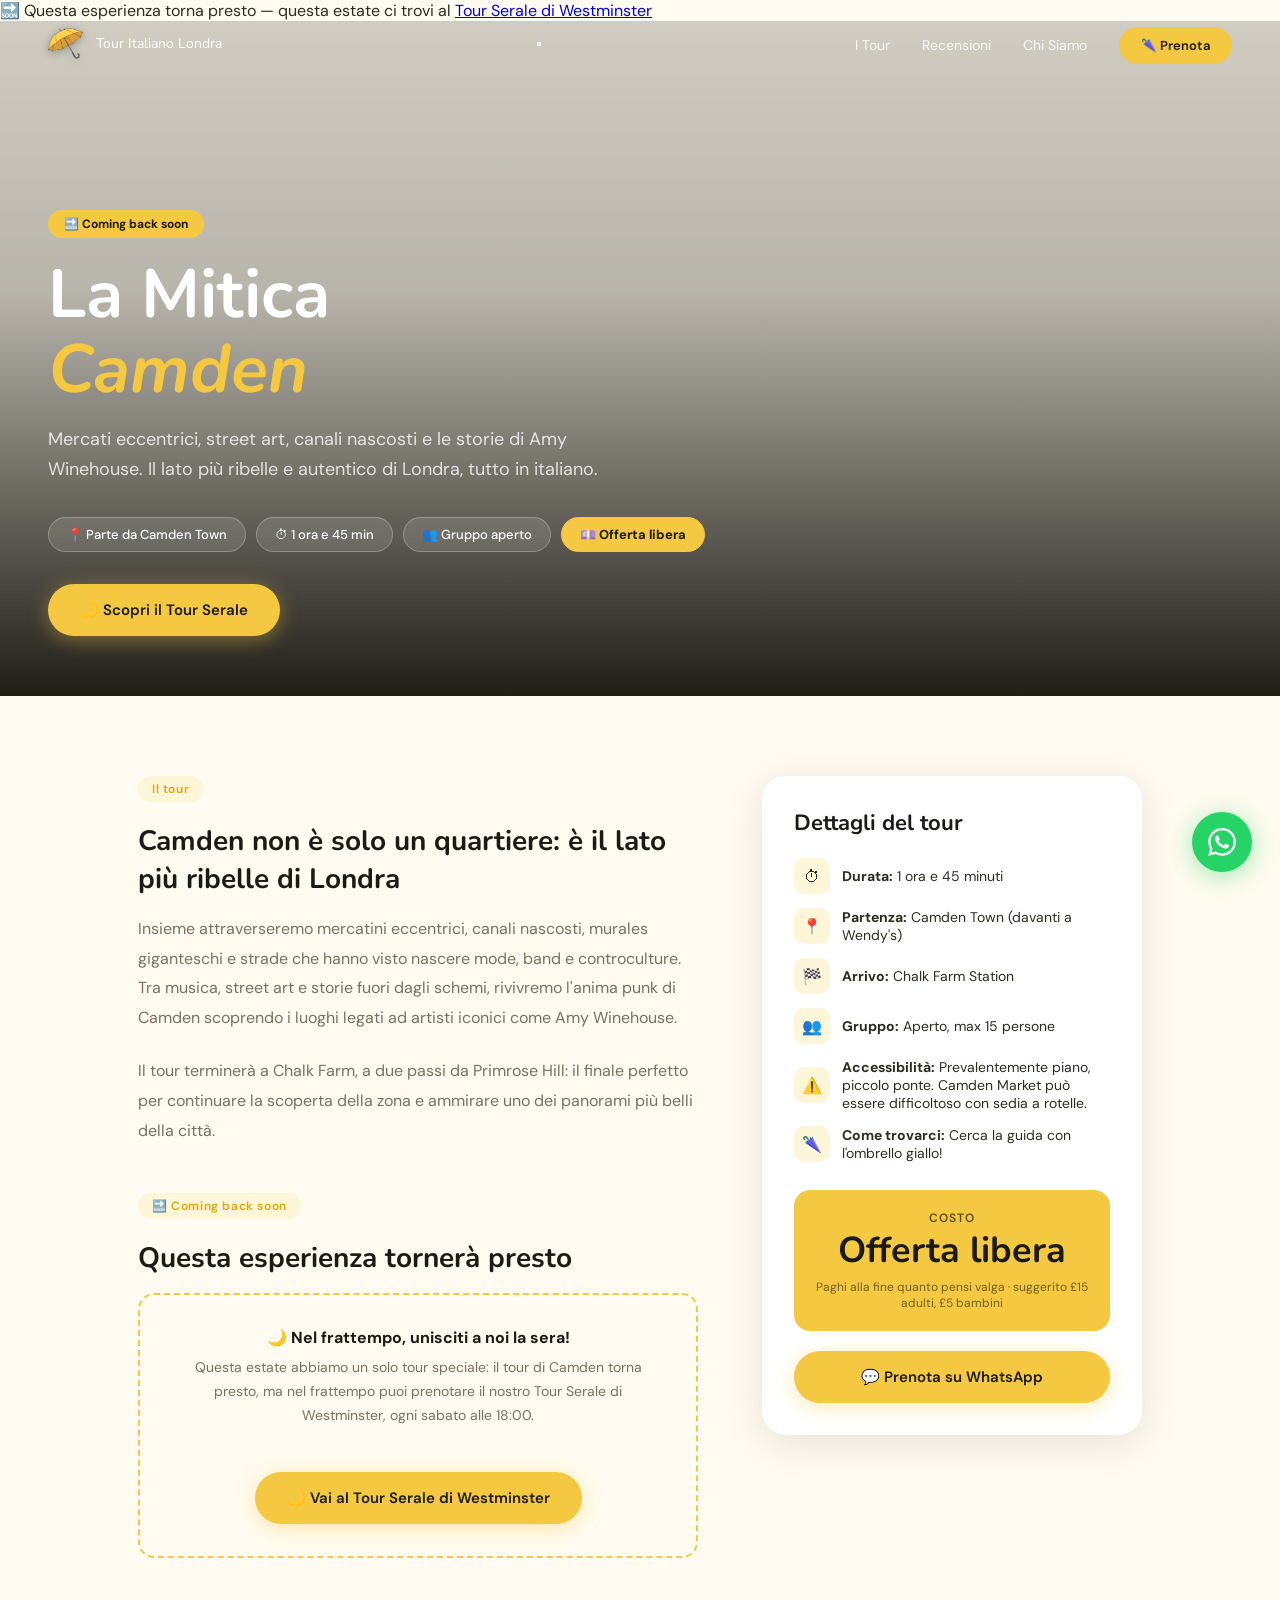
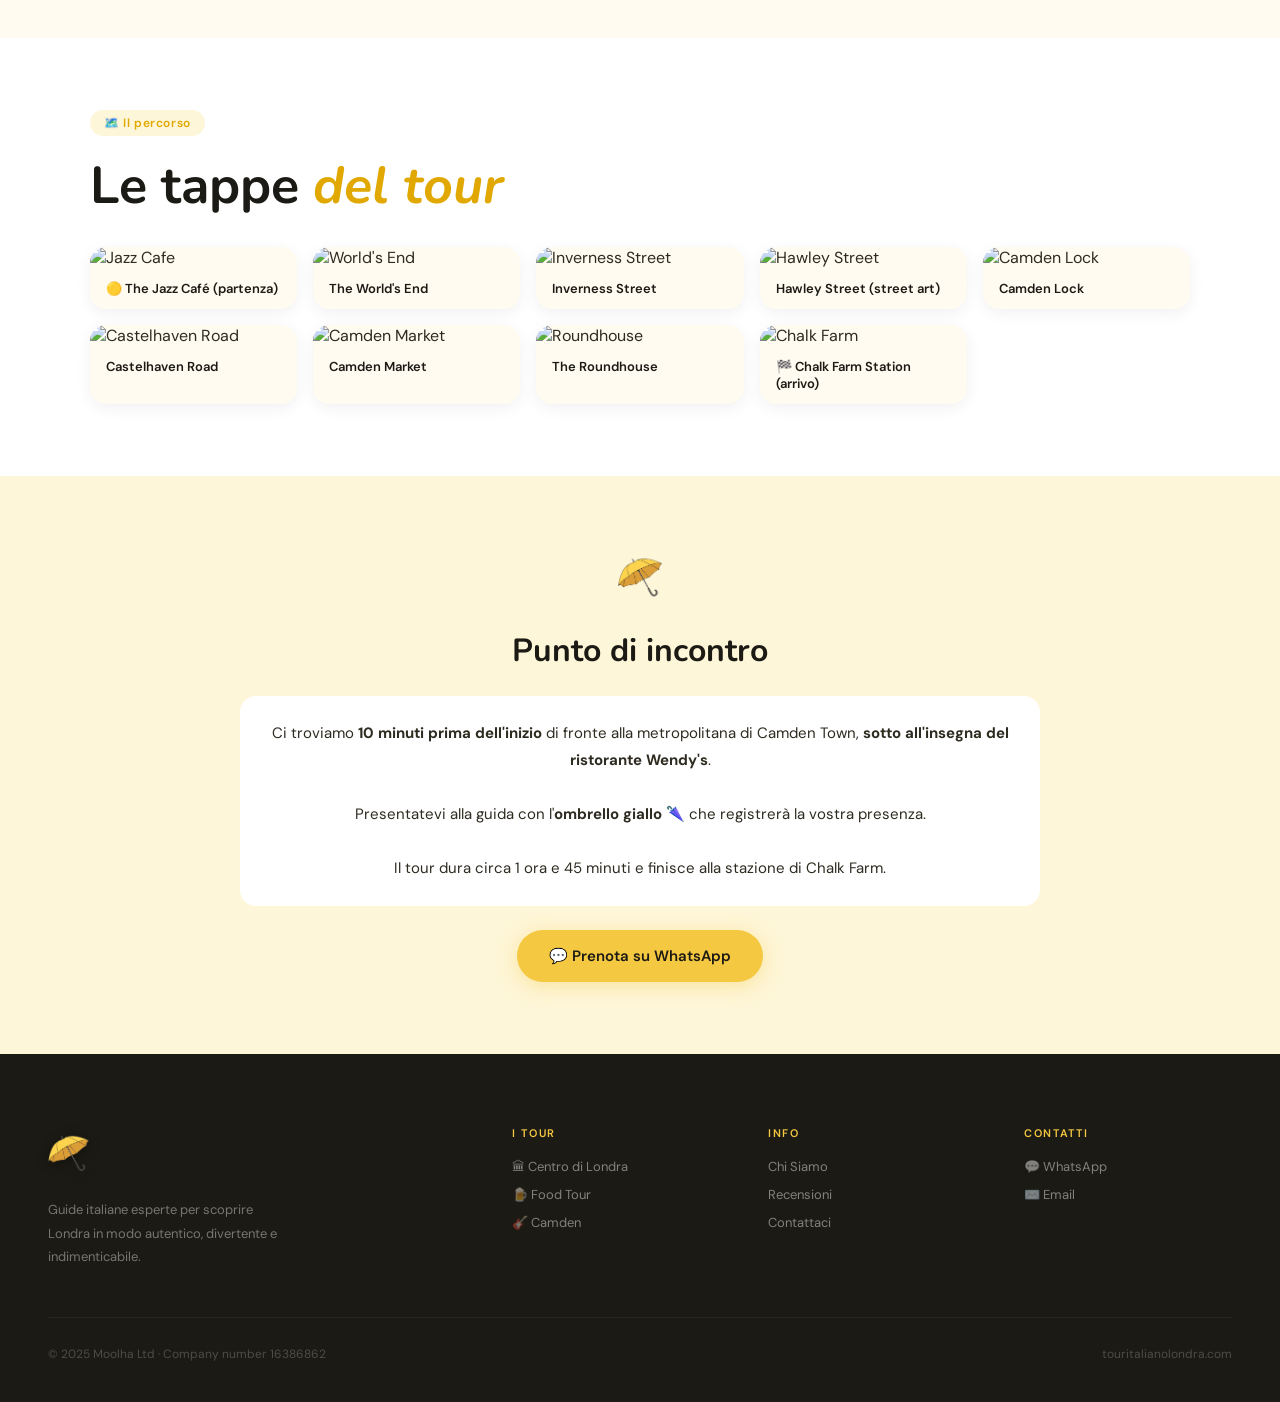
==== commit 171a28fa: "Site update: mobile nav menu, Westminster evening edition, coming-soon pages, umbrella prominence" ====
--- a/camden.html
+++ b/camden.html
@@ -1,7 +1,9 @@
 <!DOCTYPE html>
 <html lang="it">
 <head>
-  <meta charset="UTF-8"/><meta name="viewport" content="width=device-width, initial-scale=1.0"/>
+  <meta charset="UTF-8"/>
+  <link rel="icon" type="image/x-icon" href="favicon.ico" />
+  <link rel="apple-touch-icon" href="apple-touch-icon.png" /><meta name="viewport" content="width=device-width, initial-scale=1.0"/>
   <title>Tour Camden – Tour Italiano Londra</title>
   <meta name="description" content="Scopri Camden con una guida italiana. Mercati, street art, Amy Winehouse e l'anima ribelle di Londra. Free tour."/>
   <link rel="preconnect" href="https://fonts.googleapis.com"/><link rel="preconnect" href="https://fonts.gstatic.com" crossorigin/>
@@ -43,6 +45,7 @@
 <body>
 <nav id="navbar">
   <a href="index.html" class="nav-logo"><img src="umbrella.png" alt="TIL"/><span class="nav-logo-text">Tour Italiano Londra</span></a>
+  <button class="nav-toggle" id="navToggle" aria-label="Menu"><span></span><span></span><span></span></button>
   <ul class="nav-links">
     <li><a href="index.html#tours">I Tour</a></li>
     <li><a href="index.html#reviews">Recensioni</a></li>
@@ -51,11 +54,13 @@
   </ul>
 </nav>
 
+<div class="soon-banner">🔜 Questa esperienza torna presto — questa estate ci trovi al <a href="westminster.html">Tour Serale di Westminster</a></div>
+
 <section class="tour-hero">
   <div class="tour-hero-bg" style="background-image:url('https://static.wixstatic.com/media/11062b_199a9a8a018f4f81bd576165c7906eb0~mv2.jpg/v1/fill/w_1920,h_1080,al_c,q_80/')"></div>
   <div class="tour-hero-overlay"></div>
   <div class="tour-hero-content">
-    <div class="tour-hero-badge">🎸 Free Tour</div>
+    <div class="tour-hero-badge soon-badge">🔜 Coming back soon</div>
     <h1>La Mitica<br><em>Camden</em></h1>
     <p class="tour-hero-sub">Mercati eccentrici, street art, canali nascosti e le storie di Amy Winehouse. Il lato più ribelle e autentico di Londra, tutto in italiano.</p>
     <div class="tour-meta-pills">
@@ -64,7 +69,7 @@
       <span class="tour-meta-pill">👥 Gruppo aperto</span>
       <span class="tour-meta-pill yellow">💷 Offerta libera</span>
     </div>
-    <a href="#prenota" class="btn-yellow">🗺️ Prenota ora</a>
+    <a href="westminster.html" class="btn-yellow">🌙 Scopri il Tour Serale</a>
   </div>
 </section>
 
@@ -76,12 +81,12 @@
     <p>Il tour terminerà a Chalk Farm, a due passi da Primrose Hill: il finale perfetto per continuare la scoperta della zona e ammirare uno dei panorami più belli della città.</p>
 
     <div id="prenota" style="margin-top:48px">
-      <div class="tag-label">📅 Prenota il tuo posto</div>
-      <h3>Scegli data e orario</h3>
+      <div class="tag-label">🔜 Coming back soon</div>
+      <h3>Questa esperienza tornerà presto</h3>
       <div class="cal-embed">
-        <strong>🗓️ Sistema di prenotazione in arrivo!</strong>
-        <p>Stiamo configurando Cal.com per permetterti di scegliere data e orario direttamente qui.<br>Nel frattempo, scrivici su WhatsApp e ti confermiamo il posto in 5 minuti!</p>
-        <a href="https://wa.me/447944838562?text=Ciao!%20Vorrei%20prenotare%20il%20tour%20di%20Camden." target="_blank" class="btn-yellow" style="margin-top:20px;display:inline-flex;">💬 Prenota via WhatsApp</a>
+        <strong>🌙 Nel frattempo, unisciti a noi la sera!</strong>
+        <p>Questa estate abbiamo un solo tour speciale: il tour di Camden torna presto, ma nel frattempo puoi prenotare il nostro Tour Serale di Westminster, ogni sabato alle 18:00.</p>
+        <a href="westminster.html" class="btn-yellow" style="margin-top:20px;display:inline-flex;">🌙 Vai al Tour Serale di Westminster</a>
       </div>
     </div>
   </div>
@@ -150,5 +155,20 @@
 <a href="https://wa.me/447944838562" target="_blank" class="wa-float"><svg width="28" height="28" viewBox="0 0 24 24" fill="white"><path d="M17.472 14.382c-.297-.149-1.758-.867-2.03-.967-.273-.099-.471-.148-.67.15-.197.297-.767.966-.94 1.164-.173.199-.347.223-.644.075-.297-.15-1.255-.463-2.39-1.475-.883-.788-1.48-1.761-1.653-2.059-.173-.297-.018-.458.13-.606.134-.133.298-.347.446-.52.149-.174.198-.298.298-.497.099-.198.05-.371-.025-.52-.075-.149-.669-1.612-.916-2.207-.242-.579-.487-.5-.669-.51-.173-.008-.371-.01-.57-.01-.198 0-.52.074-.792.372-.272.297-1.04 1.016-1.04 2.479 0 1.462 1.065 2.875 1.213 3.074.149.198 2.096 3.2 5.077 4.487.709.306 1.262.489 1.694.625.712.227 1.36.195 1.871.118.571-.085 1.758-.719 2.006-1.413.248-.694.248-1.289.173-1.413-.074-.124-.272-.198-.57-.347m-5.421 7.403h-.004a9.87 9.87 0 01-5.031-1.378l-.361-.214-3.741.982.998-3.648-.235-.374a9.86 9.86 0 01-1.51-5.26c.001-5.45 4.436-9.884 9.888-9.884 2.64 0 5.122 1.03 6.988 2.898a9.825 9.825 0 012.893 6.994c-.003 5.45-4.437 9.884-9.885 9.884m8.413-18.297A11.815 11.815 0 0012.05 0C5.495 0 .16 5.335.157 11.892c0 2.096.547 4.142 1.588 5.945L.057 24l6.305-1.654a11.882 11.882 0 005.683 1.448h.005c6.554 0 11.89-5.335 11.893-11.893a11.821 11.821 0 00-3.48-8.413Z"/></svg></a>
 <div class="umbrella-float uf-1"><img src="umbrella.png" alt=""/></div>
 <div class="umbrella-float uf-2"><img src="umbrella.png" alt=""/></div>
-<script>var nav=document.getElementById('navbar');window.addEventListener('scroll',function(){nav.classList.toggle('scrolled',window.scrollY>60);document.querySelectorAll('.umbrella-float').forEach(function(u){u.classList.toggle('show',window.scrollY>300);});});</script>
+<script>var nav=document.getElementById('navbar');window.addEventListener('scroll',function(){nav.classList.toggle('scrolled',window.scrollY>60);document.querySelectorAll('.umbrella-float').forEach(function(u){u.classList.toggle('show',window.scrollY>300);});});
+var navToggle = document.getElementById('navToggle');
+var navLinksEl = document.querySelector('.nav-links');
+if (navToggle && navLinksEl) {
+  navToggle.addEventListener('click', function() {
+    navLinksEl.classList.toggle('open');
+    navToggle.classList.toggle('active');
+  });
+  navLinksEl.querySelectorAll('a').forEach(function(a) {
+    a.addEventListener('click', function() {
+      navLinksEl.classList.remove('open');
+      navToggle.classList.remove('active');
+    });
+  });
+}
+</script>
 </body></html>
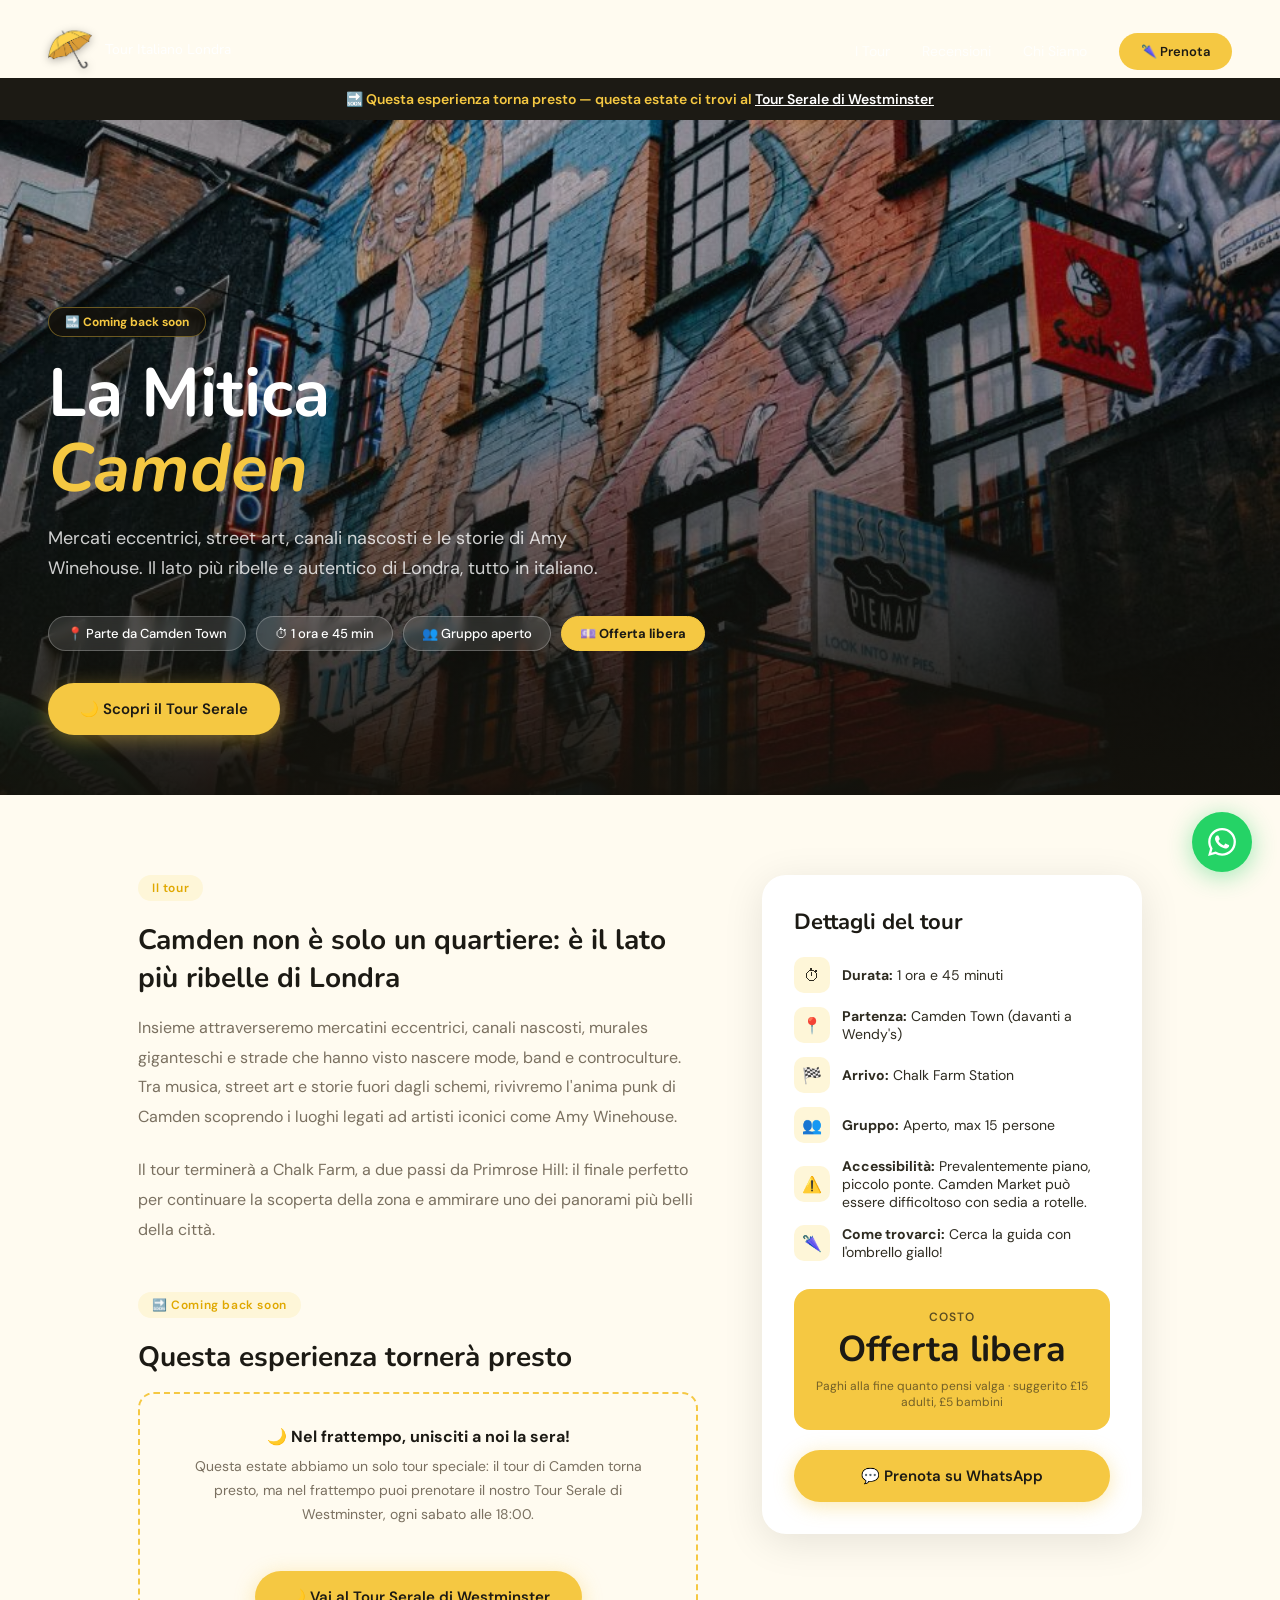
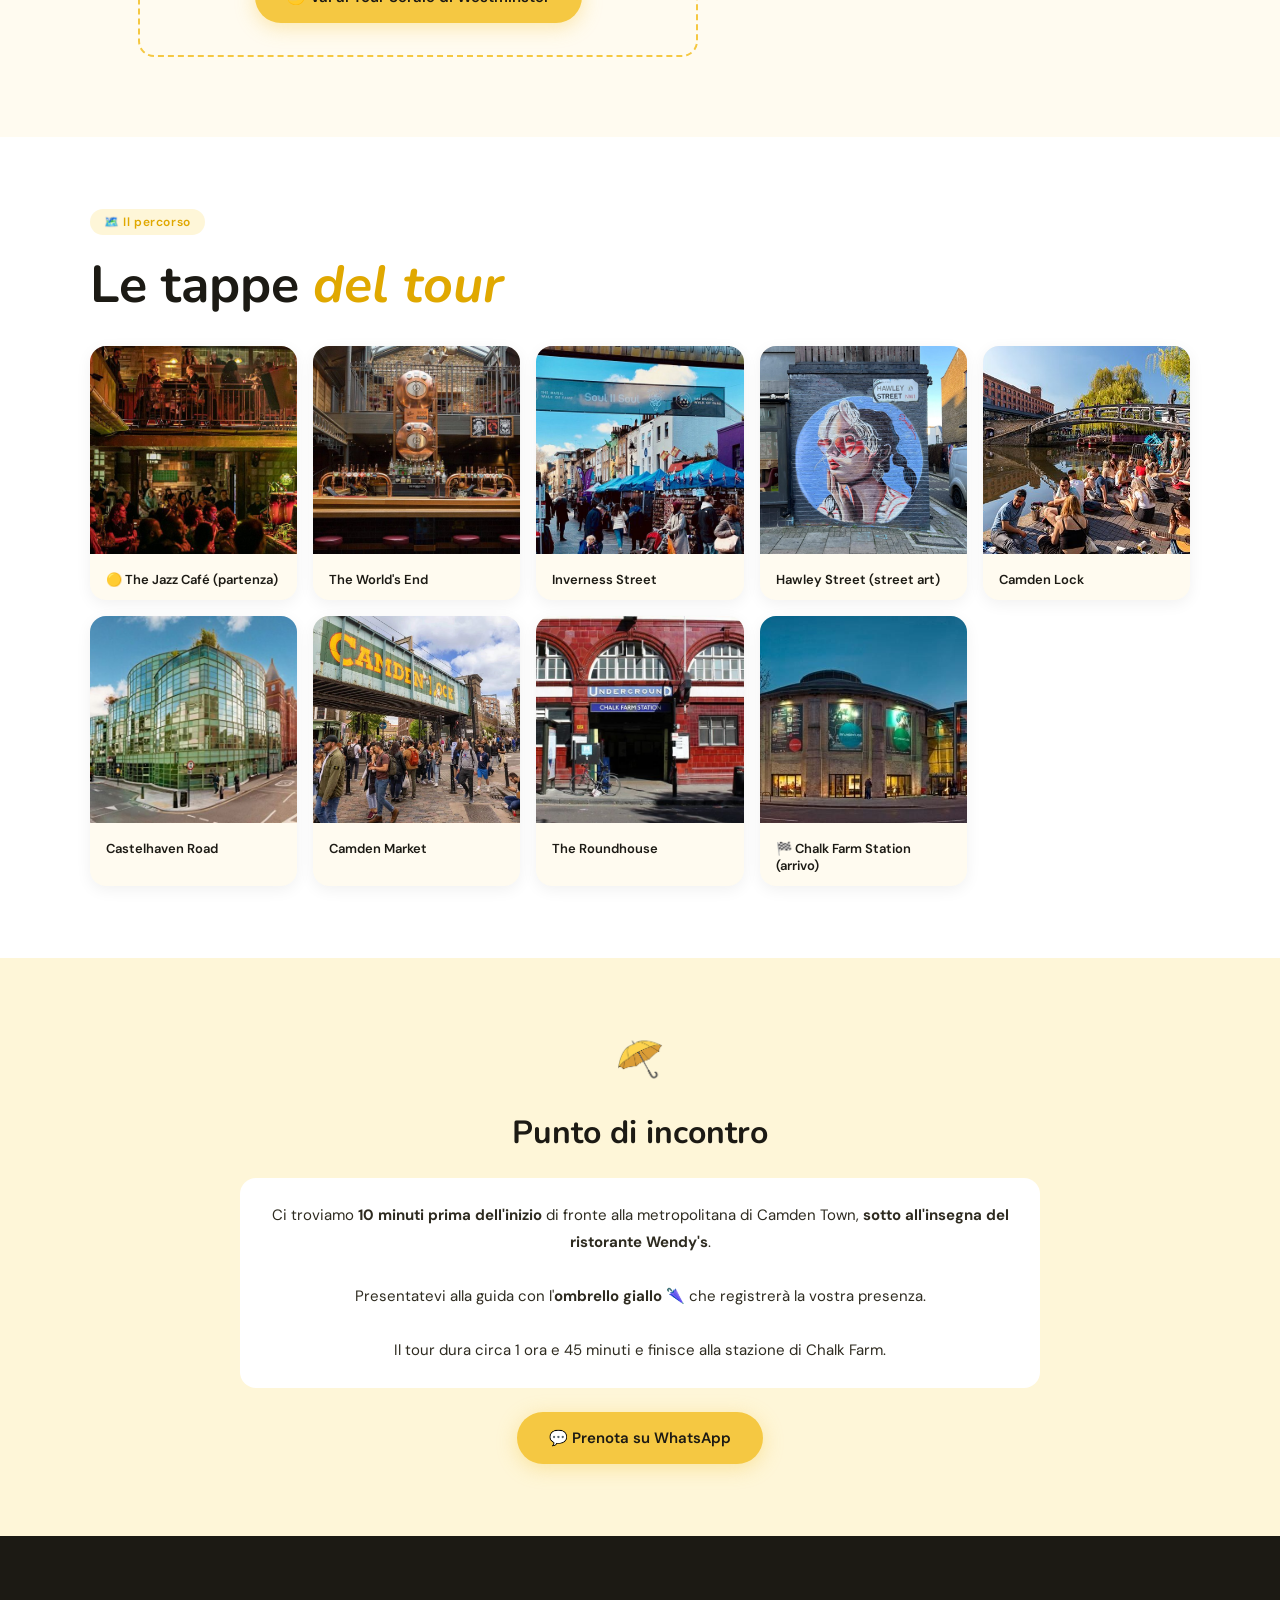
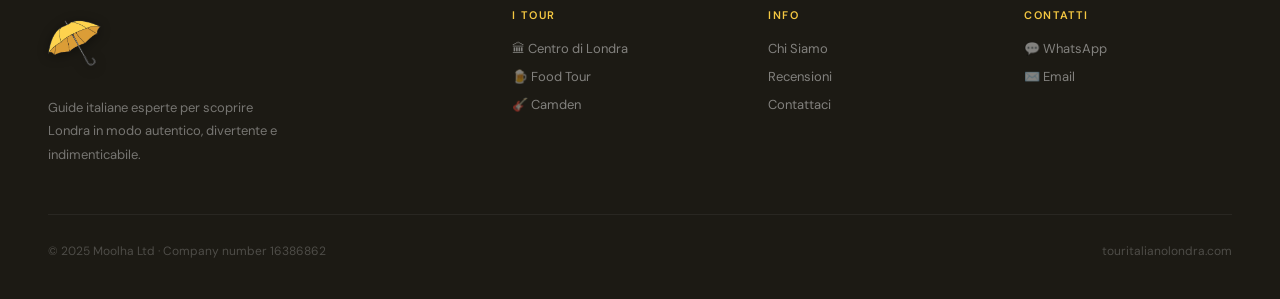
==== commit e784c024: "Update camden.html" ====
--- a/camden.html
+++ b/camden.html
@@ -57,7 +57,7 @@
 <div class="soon-banner">🔜 Questa esperienza torna presto — questa estate ci trovi al <a href="westminster.html">Tour Serale di Westminster</a></div>
 
 <section class="tour-hero">
-  <div class="tour-hero-bg" style="background-image:url('https://static.wixstatic.com/media/11062b_199a9a8a018f4f81bd576165c7906eb0~mv2.jpg/v1/fill/w_1920,h_1080,al_c,q_80/')"></div>
+  <div class="tour-hero-bg" style="background-image:url('til_11062b_199a9a8a018f4f81bd576165c7906eb0.jpg')"></div>
   <div class="tour-hero-overlay"></div>
   <div class="tour-hero-content">
     <div class="tour-hero-badge soon-badge">🔜 Coming back soon</div>
@@ -117,15 +117,15 @@
     <div class="tag-label">🗺️ Il percorso</div>
     <h2 class="sec-title">Le tappe <em>del tour</em></h2>
     <div class="stops-grid">
-      <div class="stop-card"><img src="https://static.wixstatic.com/media/c36e94_bddcd45c9a484f9094931cb0e3c1382c~mv2.jpg" alt="Jazz Cafe" loading="lazy"/><div class="stop-card-name">🟡 The Jazz Café (partenza)</div></div>
-      <div class="stop-card"><img src="https://static.wixstatic.com/media/c36e94_fb3979b7e4f748119d4e4040610a775f~mv2.jpg" alt="World's End" loading="lazy"/><div class="stop-card-name">The World's End</div></div>
-      <div class="stop-card"><img src="https://static.wixstatic.com/media/c36e94_0900c0dd75dd43a7be13d585c9df0517~mv2.jpg" alt="Inverness Street" loading="lazy"/><div class="stop-card-name">Inverness Street</div></div>
-      <div class="stop-card"><img src="https://static.wixstatic.com/media/c36e94_ff41cce923d14258aa76b0212fd7a655~mv2.webp" alt="Hawley Street" loading="lazy"/><div class="stop-card-name">Hawley Street (street art)</div></div>
-      <div class="stop-card"><img src="https://static.wixstatic.com/media/c36e94_7236360bc2f7482aabb93e012a872138~mv2.jpg" alt="Camden Lock" loading="lazy"/><div class="stop-card-name">Camden Lock</div></div>
-      <div class="stop-card"><img src="https://static.wixstatic.com/media/c36e94_f698bac089664b07bad3703bdd5dbfa9~mv2.jpg" alt="Castelhaven Road" loading="lazy"/><div class="stop-card-name">Castelhaven Road</div></div>
-      <div class="stop-card"><img src="https://static.wixstatic.com/media/c36e94_4f70a3013da4449f94797b8e38ae329d~mv2.webp" alt="Camden Market" loading="lazy"/><div class="stop-card-name">Camden Market</div></div>
-      <div class="stop-card"><img src="https://static.wixstatic.com/media/c36e94_8a223419f50e43e1bf0e91d54c635c59~mv2.webp" alt="Roundhouse" loading="lazy"/><div class="stop-card-name">The Roundhouse</div></div>
-      <div class="stop-card"><img src="https://static.wixstatic.com/media/c36e94_1c1ca1cfe57b47148d930cf9142d3504~mv2.jpg" alt="Chalk Farm" loading="lazy"/><div class="stop-card-name">🏁 Chalk Farm Station (arrivo)</div></div>
+      <div class="stop-card"><img src="til_c36e94_bddcd45c9a484f9094931cb0e3c1382c.jpg" alt="Jazz Cafe" loading="lazy"/><div class="stop-card-name">🟡 The Jazz Café (partenza)</div></div>
+      <div class="stop-card"><img src="til_c36e94_fb3979b7e4f748119d4e4040610a775f.jpg" alt="World's End" loading="lazy"/><div class="stop-card-name">The World's End</div></div>
+      <div class="stop-card"><img src="til_c36e94_0900c0dd75dd43a7be13d585c9df0517.jpg" alt="Inverness Street" loading="lazy"/><div class="stop-card-name">Inverness Street</div></div>
+      <div class="stop-card"><img src="til_c36e94_ff41cce923d14258aa76b0212fd7a655.jpg" alt="Hawley Street" loading="lazy"/><div class="stop-card-name">Hawley Street (street art)</div></div>
+      <div class="stop-card"><img src="til_c36e94_7236360bc2f7482aabb93e012a872138.jpg" alt="Camden Lock" loading="lazy"/><div class="stop-card-name">Camden Lock</div></div>
+      <div class="stop-card"><img src="til_c36e94_f698bac089664b07bad3703bdd5dbfa9.jpg" alt="Castelhaven Road" loading="lazy"/><div class="stop-card-name">Castelhaven Road</div></div>
+      <div class="stop-card"><img src="til_c36e94_4f70a3013da4449f94797b8e38ae329d.jpg" alt="Camden Market" loading="lazy"/><div class="stop-card-name">Camden Market</div></div>
+      <div class="stop-card"><img src="til_c36e94_8a223419f50e43e1bf0e91d54c635c59.jpg" alt="Roundhouse" loading="lazy"/><div class="stop-card-name">The Roundhouse</div></div>
+      <div class="stop-card"><img src="til_c36e94_1c1ca1cfe57b47148d930cf9142d3504.jpg" alt="Chalk Farm" loading="lazy"/><div class="stop-card-name">🏁 Chalk Farm Station (arrivo)</div></div>
     </div>
   </div>
 </section>
--- a/style.css
+++ b/style.css
@@ -32,7 +32,7 @@
   box-shadow: 0 2px 24px rgba(0,0,0,0.25);
 }
 .nav-logo { display: flex; align-items: center; gap: 12px; text-decoration: none; }
-.nav-logo img { height: 48px; width: auto; filter: drop-shadow(0 2px 4px rgba(0,0,0,0.3)); }
+.nav-logo img { height: 60px; width: auto; filter: drop-shadow(0 2px 4px rgba(0,0,0,0.3)); }
 .nav-logo-text {
   font-family: 'Nunito', sans-serif;
   font-size: 14px; color: white; line-height: 1.3;
@@ -219,7 +219,7 @@
 /* ── FOOTER ── */
 footer { background: var(--dark); padding: 72px 48px 40px; }
 .footer-inner { max-width: 1200px; margin: 0 auto; display: grid; grid-template-columns: 2fr 1fr 1fr 1fr; gap: 48px; margin-bottom: 48px; }
-.footer-brand img { height: 56px; margin-bottom: 16px; display: block; filter: drop-shadow(0 2px 6px rgba(0,0,0,0.4)); }
+.footer-brand img { height: 72px; margin-bottom: 16px; display: block; filter: drop-shadow(0 2px 6px rgba(0,0,0,0.4)); }
 .footer-brand p { font-size: 13px; color: rgba(255,255,255,0.4); line-height: 1.8; max-width: 240px; }
 .footer-col h5 { font-size: 11px; letter-spacing: 0.15em; text-transform: uppercase; color: var(--yellow); font-weight: 600; margin-bottom: 18px; }
 .footer-col a { display: block; color: rgba(255,255,255,0.45); text-decoration: none; font-size: 13px; margin-bottom: 11px; transition: color 0.2s; }
@@ -234,10 +234,33 @@
 .wa-float:hover { transform: scale(1.12); box-shadow: 0 8px 32px rgba(37,211,102,0.55); }
 
 /* ── RESPONSIVE ── */
+/* ── NAV TOGGLE (hamburger) ── */
+.nav-toggle {
+  display: none; background: none; border: none; cursor: pointer;
+  padding: 8px; z-index: 1001; position: relative;
+}
+.nav-toggle span {
+  display: block; width: 26px; height: 3px; background: white;
+  margin: 5px 0; border-radius: 2px; transition: transform .3s, opacity .3s;
+}
+.nav-toggle.active span:nth-child(1) { transform: translateY(8px) rotate(45deg); }
+.nav-toggle.active span:nth-child(2) { opacity: 0; }
+.nav-toggle.active span:nth-child(3) { transform: translateY(-8px) rotate(-45deg); }
+
 @media (max-width: 960px) {
   nav { padding: 16px 24px; }
   nav.scrolled { padding: 12px 24px; }
-  .nav-links { display: none; }
+  .nav-toggle { display: block; }
+  .nav-links {
+    display: flex; flex-direction: column; align-items: flex-start;
+    justify-content: center; gap: 28px;
+    position: fixed; top: 0; right: -100%; height: 100vh;
+    width: min(78vw, 320px); background: var(--dark);
+    padding: 100px 40px 40px; transition: right .35s ease; z-index: 1000;
+    box-shadow: -8px 0 32px rgba(0,0,0,0.3);
+  }
+  .nav-links.open { right: 0; }
+  .nav-links a { font-size: 18px; }
   .footer-inner { grid-template-columns: 1fr 1fr; }
   .footer-bottom { flex-direction: column; gap: 8px; text-align: center; }
 }
@@ -245,3 +268,28 @@
   .tour-hero-content { padding: 40px 24px; }
   .footer-inner { grid-template-columns: 1fr; }
 }
+
+
+/* ── DECO STICKERS (moon / beach umbrella) ── */
+.deco-sticker {
+  position: absolute; font-size: 40px; z-index: 3; pointer-events: none;
+  filter: drop-shadow(0 4px 10px rgba(0,0,0,0.35));
+}
+.deco-moon { top: 18px; right: 18px; transform: rotate(-8deg); font-size: 34px; }
+.deco-umbrella { bottom: 90px; right: 16px; transform: rotate(10deg); font-size: 30px; }
+.tour-hero .deco-moon { top: 40px; right: 40px; font-size: 56px; }
+.tour-hero .deco-umbrella { bottom: 220px; right: 48px; font-size: 46px; }
+
+/* ── COMING SOON TOUR CARDS ── */
+.tour-card-soon .tour-card-img { filter: grayscale(0.55) brightness(0.75); }
+.tour-card-soon:hover .tour-card-img { transform: none; }
+.tour-card-soon { cursor: default; }
+.soon-badge { background: rgba(20,18,12,0.85) !important; color: var(--yellow) !important; border: 1px solid rgba(245,200,66,0.4); }
+
+/* ── COMING SOON BANNER (tour pages) ── */
+.soon-banner {
+  background: var(--dark); color: var(--yellow); text-align: center;
+  padding: 12px 24px; font-size: 14px; font-weight: 600; margin-top: 78px;
+}
+.soon-banner a { color: white; text-decoration: underline; }
+@media (max-width: 600px) { .soon-banner { margin-top: 68px; font-size: 13px; } }
